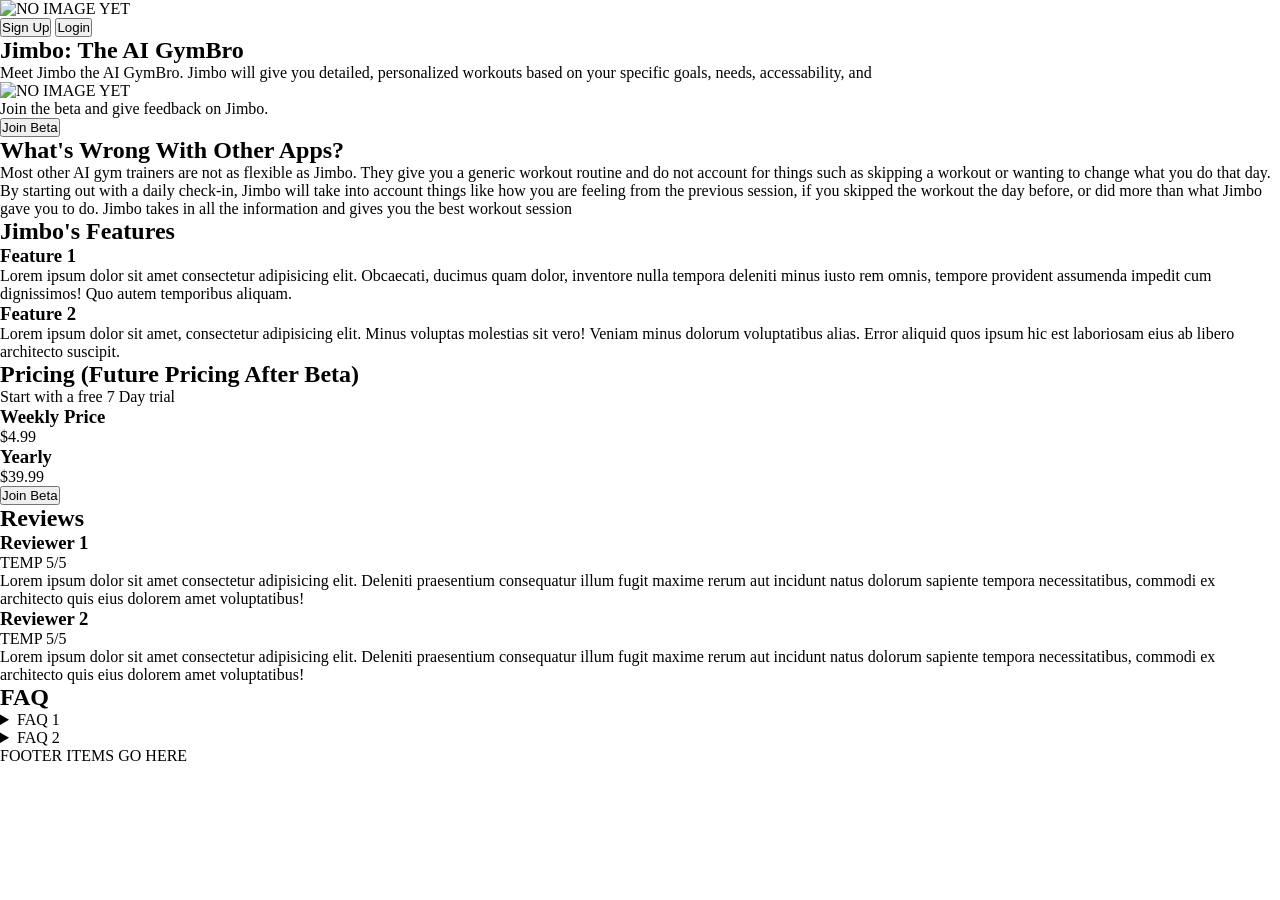
==== index.html @ c25ce0d2 "Clean up landing page and add pricing section The pricing section was added with prices and duration" ====
<!DOCTYPE html>
<html lang="en">
     <head>
          <meta charset="UTF-8">
          <!-- Add this so that the page doesn't shrink on mobile -->
           <meta name="viewport" content="width=device-width, initial-scale=1.0">
          <link rel="stylesheet" href="./css/styles.css">
          <title>Jimbo: The AI GymBro</title>
     </head>

     <body>
          <header>
               <nav>
                    <img class="logo" src="#" alt="NO IMAGE YET">
                    <div class="signup-login">
                         <button class="signup">Sign Up</button>
                         <button class="login">Login</button>
                    </div>
               </nav>
          </header>

          <main>
               
               <!-- Think of the section tag like a chapter of a book -->
               <section class="meet-jimbo">
                    <h1 class="app-name">Jimbo: The AI GymBro</h1>
                    <p class="meet-jimbo-text">
                         Meet Jimbo the AI GymBro. Jimbo will give you detailed, personalized workouts based on your specific goals, needs, accessability, and 
                    </p>
                    <img class="meet-jimbo-image" src="#" alt="NO IMAGE YET">
                    <p class="meet-jimbo-beta-text">
                         Join the beta and give feedback on Jimbo. 
                    </p>
                    <button class="join-beta">Join Beta
                    </button>
               </section>

               

               <section class="problem-solution">
                    <h2 class="problem-solution-header">What's Wrong With Other Apps?</h2>
                    <p class="problem-solution-text">
                         Most other AI gym trainers are not as flexible as Jimbo. They give you a generic workout routine and do not account for things such as skipping a workout or wanting to change what you do that day.
                    </p>

                    <p class="problem-solution-text">
                         By starting out with a daily check-in, Jimbo will take into account things like how you are feeling from the previous session, if you skipped the workout the day before, or did more than what Jimbo gave you to do. Jimbo takes in all the information and gives you the best workout session 
                    </p>
               </section>

               <section class="features">
                    <h2 class="features-header">Jimbo's Features</h2>
                    <ul class="features-grid">
                         <li class="features-item">
                              <!-- Think of the article element like a pokemon card. It's features together can create something that can stand alone. Pokemon name, image, moves -->
                              <article class="features-card">
                                   <h3 class="features-card-header">Feature 1</h3>
                                   <p class="features-text">
                                        Lorem ipsum dolor sit amet consectetur adipisicing elit. Obcaecati, ducimus quam dolor, inventore nulla tempora deleniti minus iusto rem omnis, tempore provident assumenda impedit cum dignissimos! Quo autem temporibus aliquam.
                                   </p>
                              </article>
                         </li>

                         <li class="features-item">
                              <article class="features-card">
                                   <h3 class="features-card-header">Feature 2</h3>
                                   <p class="features-text">
                                        Lorem ipsum dolor sit amet, consectetur adipisicing elit. Minus voluptas molestias sit vero! Veniam minus dolorum voluptatibus alias. Error aliquid quos ipsum hic est laboriosam eius ab libero architecto suscipit.
                                   </p>
                              </article>
                         </li>
                    </ul>
               </section>

               <section class="pricing-beta">
                    <h2 class="pricing-header">Pricing (Future Pricing After Beta)</h2>
                    <p class="pricing-trial-text">
                         Start with a free 7 Day trial
                    </p>
                    <ul class="pricing-list">
                         <li class="pricing-list-item">
                              <article class="pricing-card">
                                   <h3 class="pricing-duration">Weekly Price</h3>
                                   <span class="pricing-price">$4.99</span>
                              </article>
                         </li>

                         <li class="pricing-list-item">
                              <article class="pricing-card">
                                   <h3 class="pricing-duration">Yearly</h3>
                                   <span class="pricing-price">$39.99</span>
                              </article>
                         </li>
                    </ul>
                    <button class="join-beta">Join Beta</button>
               </section>

               <section class="review">
                    <h2 class="review-header">Reviews</h2>
                    <ul class="review-list">
                         <li class="review-item">
                              <article class="review-card">
                                   <h3 class="user-name">Reviewer 1</h3>
                                   <span class="rating">TEMP 5/5</span>
                                   <p class="user-review-text">
                                        Lorem ipsum dolor sit amet consectetur adipisicing elit. Deleniti praesentium consequatur illum fugit maxime rerum aut incidunt natus dolorum sapiente tempora necessitatibus, commodi ex architecto quis eius dolorem amet voluptatibus!
                                   </p>
                              </article>
                         </li>

                         <li class="review-item">
                              <article class="review-card">
                                   <h3 class="user-name">Reviewer 2</h3>
                                   <span class="rating">TEMP 5/5</span>
                                   <p class="user-review-text">
                                        Lorem ipsum dolor sit amet consectetur adipisicing elit. Deleniti praesentium consequatur illum fugit maxime rerum aut incidunt natus dolorum sapiente tempora necessitatibus, commodi ex architecto quis eius dolorem amet voluptatibus!
                                   </p>
                              </article>
                         </li>
                    </ul>
               </section>

               <section class="faq">
                    <h2 class="faq-header">FAQ</h2>
                    <!-- details and summary elements can be used for drop down. details element is the container and summary would be the title of whatever is going to be dropped down. -->
                    <details class="faq-container">
                         <summary class="faq-question">FAQ 1</summary>
                         <p class="faq-answer">
                              Lorem ipsum dolor sit amet consectetur adipisicing elit. Possimus quisquam nisi voluptates facilis blanditiis ducimus consequatur, nulla repellat, nobis voluptatum dolores iste eveniet tenetur perspiciatis omnis quasi, molestias quis et?
                         </p>
                    </details>

                    <details class="faq-container">
                         <summary class="faq-question">FAQ 2</summary>
                         <p class="faq-answer">
                              Lorem ipsum dolor sit amet consectetur adipisicing elit. Possimus quisquam nisi voluptates facilis blanditiis ducimus consequatur, nulla repellat, nobis voluptatum dolores iste eveniet tenetur perspiciatis omnis quasi, molestias quis et?
                         </p>
                    </details>
               </section>
          </main>

          <footer>
               <p class="footer">FOOTER ITEMS GO HERE</p>
          </footer>
     </body>
</html>
---- css/styles.css ----
* {
     margin: 0px;
     padding: 0px;
     box-sizing: border-box;
}
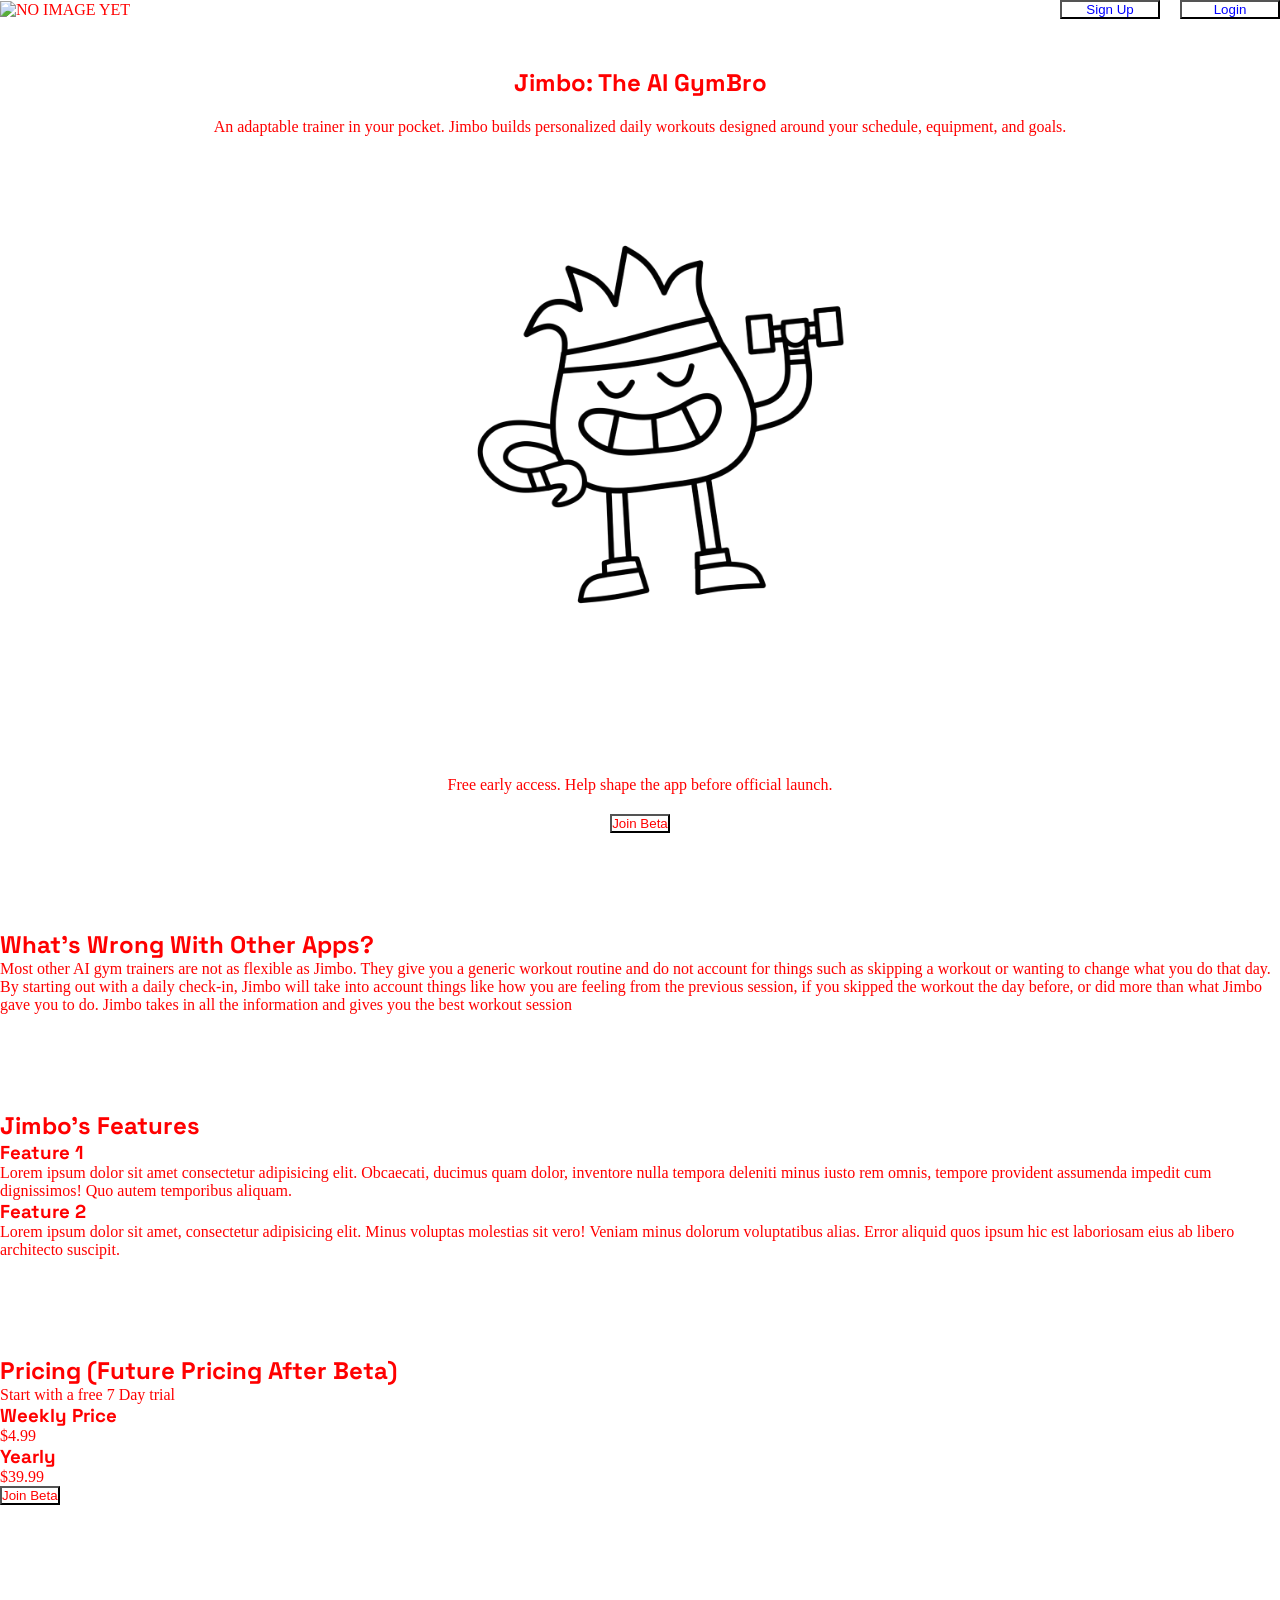
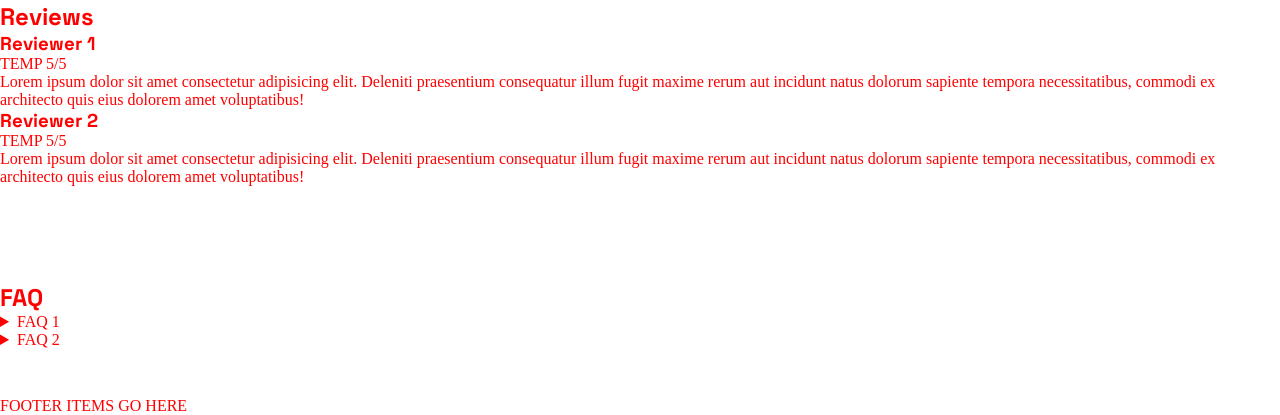
==== commit cd7f3418: "Style the meet-jimbo section - Add vertical stacking for elements in the section - Add Space Grotesk" ====
--- a/index.html
+++ b/index.html
@@ -24,15 +24,20 @@
                <!-- Think of the section tag like a chapter of a book -->
                <section class="meet-jimbo">
                     <h1 class="app-name">Jimbo: The AI GymBro</h1>
-                    <p class="meet-jimbo-text">
-                         Meet Jimbo the AI GymBro. Jimbo will give you detailed, personalized workouts based on your specific goals, needs, accessability, and 
-                    </p>
-                    <img class="meet-jimbo-image" src="#" alt="NO IMAGE YET">
-                    <p class="meet-jimbo-beta-text">
-                         Join the beta and give feedback on Jimbo. 
-                    </p>
-                    <button class="join-beta">Join Beta
-                    </button>
+                    <div class="meet-jimbo-container">
+                         <p class="meet-jimbo-text">
+                              An adaptable trainer in your pocket. Jimbo builds personalized daily workouts designed around your schedule, equipment, and goals.
+                         </p>
+                         <img class="meet-jimbo-image" src="./img/mustachioed_pizza-athlete-6689352.webp" alt="character lifting weights">
+                    </div>
+
+                    <div class="meet-jimbo-beta-container">
+                         <p class="meet-jimbo-beta-text">
+                              Free early access. Help shape the app before official launch.
+                         </p>
+                         <button class="join-beta">Join Beta
+                         </button>
+                    </div>
                </section>
 
                
--- a/css/styles.css
+++ b/css/styles.css
@@ -1,5 +1,107 @@
+/* STYLING FOR ALL DEVICES (colors, buttons, input fields) */
+
+/* FONTS */
+@font-face {
+     font-family: 'Space Grotesk';
+     src: url(../fonts/Space_Grotesk/SpaceGrotesk-VariableFont_wght.ttf);
+}
+
+section {
+     padding-block: 3rem;
+}
+
+/* VARIABLES values you will use later (colors, font-sizes) */
+:root {
+     --platinum: #ebebebff;
+     --silver: #c0c0c0ff;
+     --cornflower-ocean: #3a6ea5ff;
+     --steel-azure: #004e98ff;
+}
+
+/* RESET - resets values to a preferred based (margin, padding) */
 * {
      margin: 0px;
      padding: 0px;
      box-sizing: border-box;
+     color: black;
+     text-decoration: none;
+}
+
+h1, h2, h3 {
+     font-family: 'Space Grotesk', 'Times New Roman', serif;
+}
+
+button {
+     background: none;
+     /* border: 0px; */
+}
+
+li {
+     /* list-style-type: none; */
+}
+
+
+/* STYLING FOR MOBILE */
+
+nav {
+     /* border: 3px solid red; */
+     display: flex;
+     flex-direction: row;
+     justify-content: space-between;
+     width: 100%;
+     align-items: center;
+}
+
+.signup-login {
+     display: flex;
+     gap: 1.25rem;
+}
+
+.signup-login button {
+     width: 100px;
+     height: 100%;
+     color: blue;
+}
+
+.meet-jimbo {
+     /* border: 3px solid red; */
+     display: flex;
+     flex-direction: column;
+     gap: 1.25rem;
+     text-align: center;
+     align-items: center;
+     padding-inline: 1.25rem;
+     padding-block: 3rem;
+}
+
+.meet-jimbo-container {
+     display: flex;
+     flex-direction: column;
+     align-items: center;
+     /* border: 3px solid black; */
+     /* background-color: var(--cornflower-ocean); */
+}
+
+.meet-jimbo-beta-container {
+     display: flex;
+     flex-direction: column;
+     gap: 1.25rem;
+     align-items: center;
+     /* border: 3px solid red; */
+}
+
+.meet-jimbo-image {
+     /* outline: 3px solid blue; */
+     width: 50%;
+     max-height: auto;
+}
+
+
+
+
+/* STYLING FOR BIGGER SCREENS */
+@media all and (min-width: 768px) {
+     * {
+          color: red;
+     }
 }
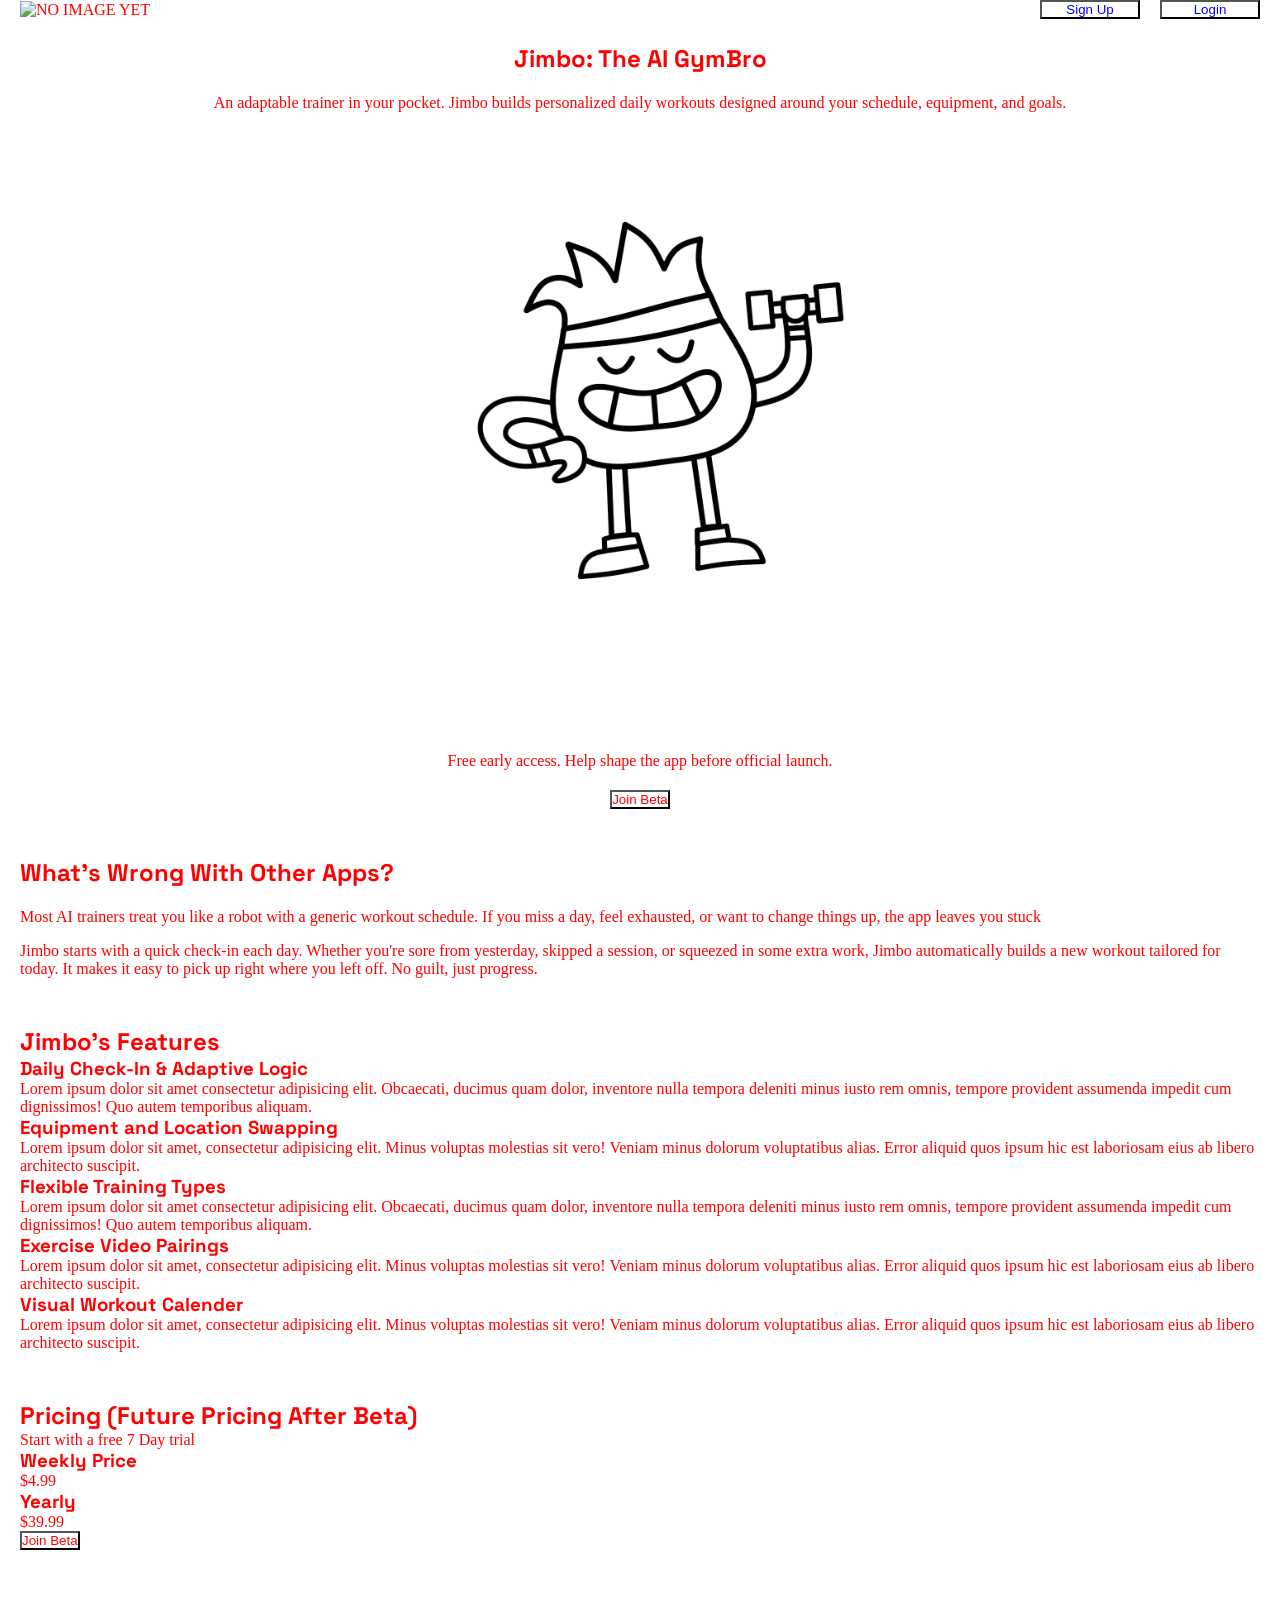
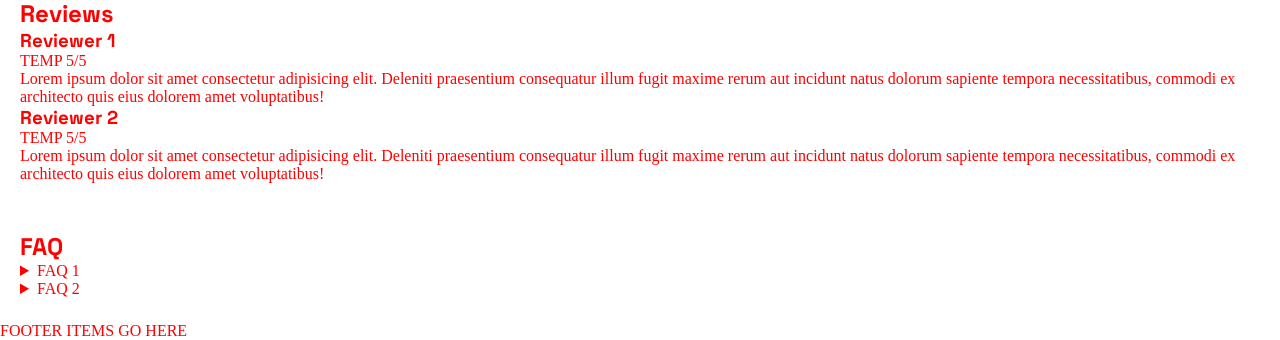
==== commit 14d00712: "Style the problem-solution section - Add flex column layout and gap spacing for problem-solution sec" ====
--- a/index.html
+++ b/index.html
@@ -44,13 +44,15 @@
 
                <section class="problem-solution">
                     <h2 class="problem-solution-header">What's Wrong With Other Apps?</h2>
-                    <p class="problem-solution-text">
-                         Most other AI gym trainers are not as flexible as Jimbo. They give you a generic workout routine and do not account for things such as skipping a workout or wanting to change what you do that day.
-                    </p>
+                    <div class="problem-solution-container">
+                         <p class="problem-solution-text">
+                              Most AI trainers treat you like a robot with a generic workout schedule. If you miss a day, feel exhausted, or want to change things up, the app leaves you stuck
+                         </p>
 
-                    <p class="problem-solution-text">
-                         By starting out with a daily check-in, Jimbo will take into account things like how you are feeling from the previous session, if you skipped the workout the day before, or did more than what Jimbo gave you to do. Jimbo takes in all the information and gives you the best workout session 
-                    </p>
+                         <p class="problem-solution-text">
+                              Jimbo starts with a quick check-in each day. Whether you're sore from yesterday, skipped a session, or squeezed in some extra work, Jimbo automatically builds a new workout tailored for today. It makes it easy to pick up right where you left off. No guilt, just progress.
+                         </p>
+                    </div>
                </section>
 
                <section class="features">
@@ -59,7 +61,7 @@
                          <li class="features-item">
                               <!-- Think of the article element like a pokemon card. It's features together can create something that can stand alone. Pokemon name, image, moves -->
                               <article class="features-card">
-                                   <h3 class="features-card-header">Feature 1</h3>
+                                   <h3 class="features-card-header">Daily Check-In & Adaptive Logic</h3>
                                    <p class="features-text">
                                         Lorem ipsum dolor sit amet consectetur adipisicing elit. Obcaecati, ducimus quam dolor, inventore nulla tempora deleniti minus iusto rem omnis, tempore provident assumenda impedit cum dignissimos! Quo autem temporibus aliquam.
                                    </p>
@@ -68,7 +70,35 @@
 
                          <li class="features-item">
                               <article class="features-card">
-                                   <h3 class="features-card-header">Feature 2</h3>
+                                   <h3 class="features-card-header">Equipment and Location Swapping</h3>
+                                   <p class="features-text">
+                                        Lorem ipsum dolor sit amet, consectetur adipisicing elit. Minus voluptas molestias sit vero! Veniam minus dolorum voluptatibus alias. Error aliquid quos ipsum hic est laboriosam eius ab libero architecto suscipit.
+                                   </p>
+                              </article>
+                         </li>
+
+                         <li class="features-item">
+                              <!-- Think of the article element like a pokemon card. It's features together can create something that can stand alone. Pokemon name, image, moves -->
+                              <article class="features-card">
+                                   <h3 class="features-card-header">Flexible Training Types</h3>
+                                   <p class="features-text">
+                                        Lorem ipsum dolor sit amet consectetur adipisicing elit. Obcaecati, ducimus quam dolor, inventore nulla tempora deleniti minus iusto rem omnis, tempore provident assumenda impedit cum dignissimos! Quo autem temporibus aliquam.
+                                   </p>
+                              </article>
+                         </li>
+
+                         <li class="features-item">
+                              <article class="features-card">
+                                   <h3 class="features-card-header">Exercise Video Pairings</h3>
+                                   <p class="features-text">
+                                        Lorem ipsum dolor sit amet, consectetur adipisicing elit. Minus voluptas molestias sit vero! Veniam minus dolorum voluptatibus alias. Error aliquid quos ipsum hic est laboriosam eius ab libero architecto suscipit.
+                                   </p>
+                              </article>
+                         </li>
+
+                         <li class="features-item">
+                              <article class="features-card">
+                                   <h3 class="features-card-header">Visual Workout Calender</h3>
                                    <p class="features-text">
                                         Lorem ipsum dolor sit amet, consectetur adipisicing elit. Minus voluptas molestias sit vero! Veniam minus dolorum voluptatibus alias. Error aliquid quos ipsum hic est laboriosam eius ab libero architecto suscipit.
                                    </p>
--- a/css/styles.css
+++ b/css/styles.css
@@ -7,7 +7,8 @@
 }
 
 section {
-     padding-block: 3rem;
+     padding-block: 1.5rem;
+     padding-inline: 1.25rem;
 }
 
 /* VARIABLES values you will use later (colors, font-sizes) */
@@ -37,7 +38,7 @@
 }
 
 li {
-     /* list-style-type: none; */
+     list-style-type: none;
 }
 
 
@@ -50,6 +51,7 @@
      justify-content: space-between;
      width: 100%;
      align-items: center;
+     padding-inline: 1.25rem;
 }
 
 .signup-login {
@@ -70,8 +72,6 @@
      gap: 1.25rem;
      text-align: center;
      align-items: center;
-     padding-inline: 1.25rem;
-     padding-block: 3rem;
 }
 
 .meet-jimbo-container {
@@ -93,10 +93,30 @@
 .meet-jimbo-image {
      /* outline: 3px solid blue; */
      width: 50%;
-     max-height: auto;
+     height: auto;
 }
 
+section.problem-solution {
+     /* border: 3px solid red; */
+     display: flex;
+     flex-direction: column;
+     gap: 1.25rem;
+}
 
+h2.problem-solution-header {
+     /* border: 3px solid blue; */
+}
+
+div.problem-solution-container {
+     /* border: 3px solid orange; */
+     display: flex;
+     flex-direction: column;
+     gap: 1rem;
+}
+
+p.problem-solution-text {
+     /* border: 3px solid green; */
+}
 
 
 /* STYLING FOR BIGGER SCREENS */
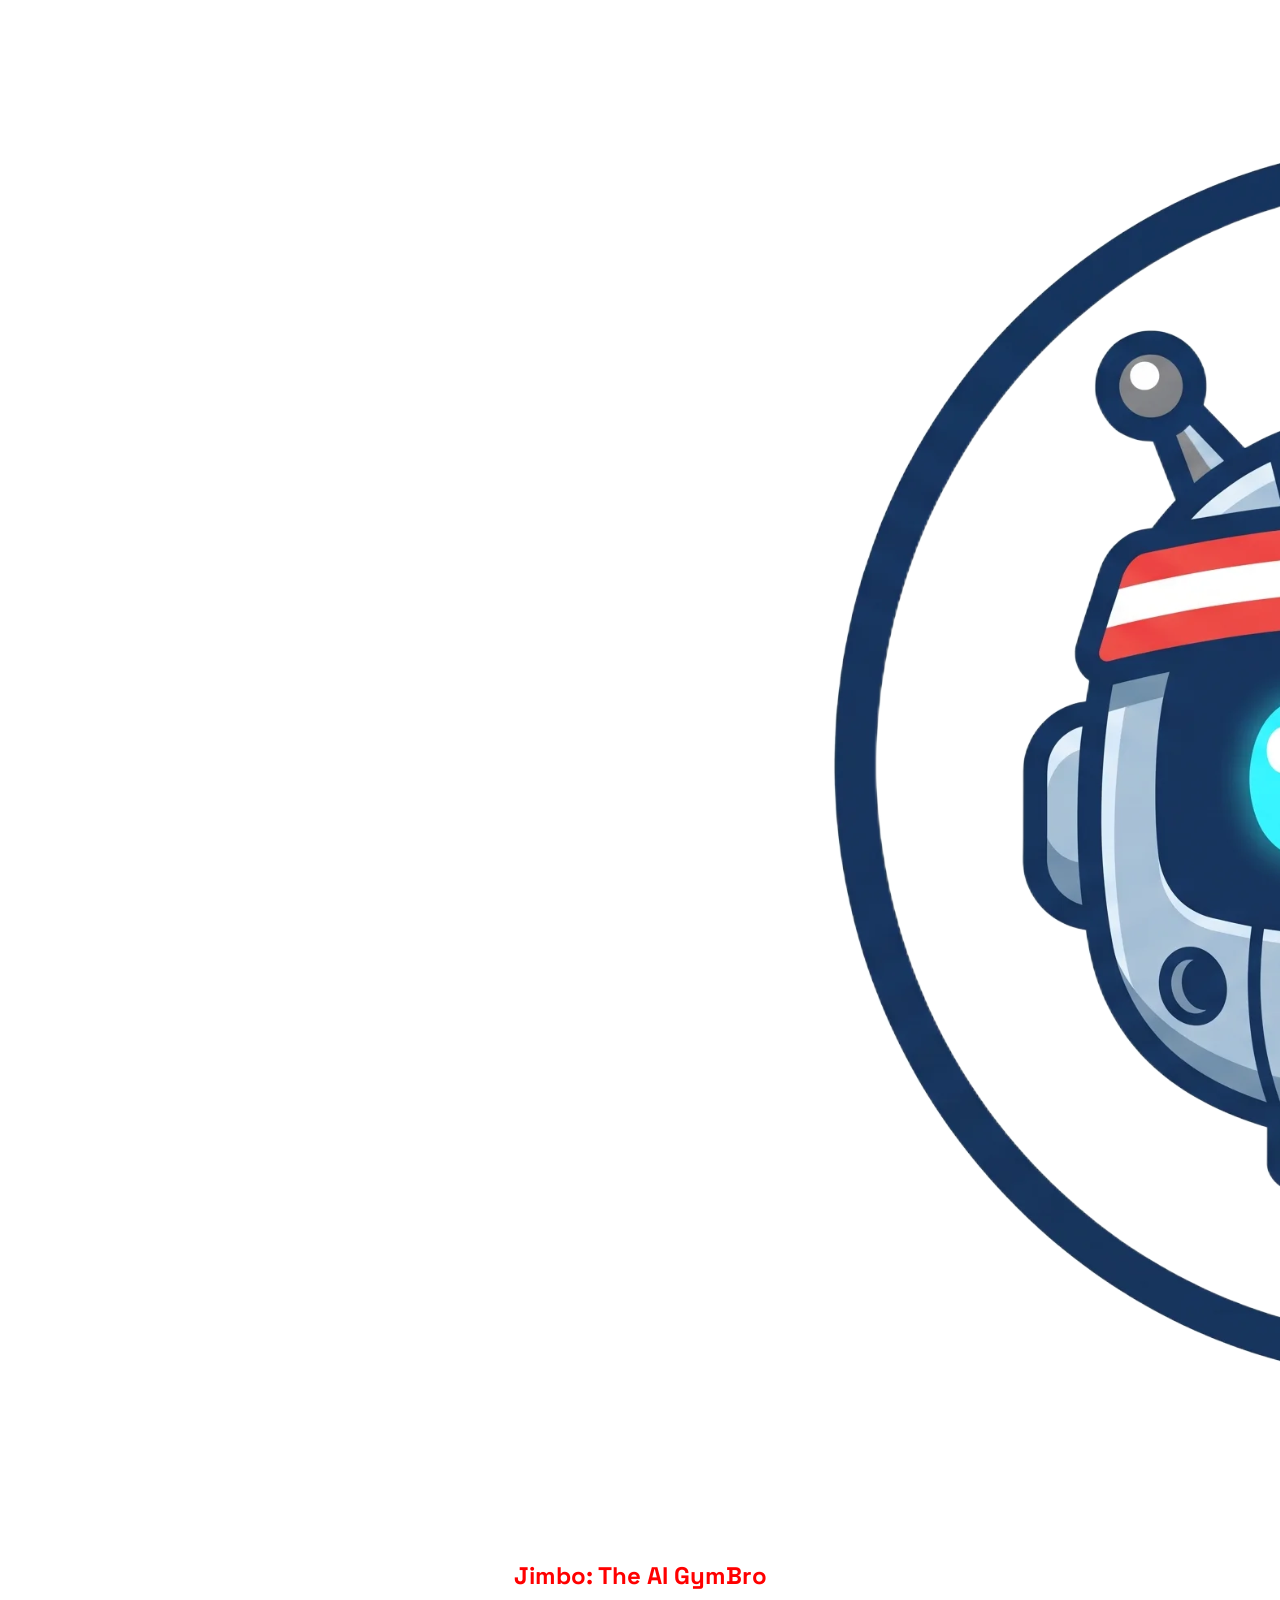
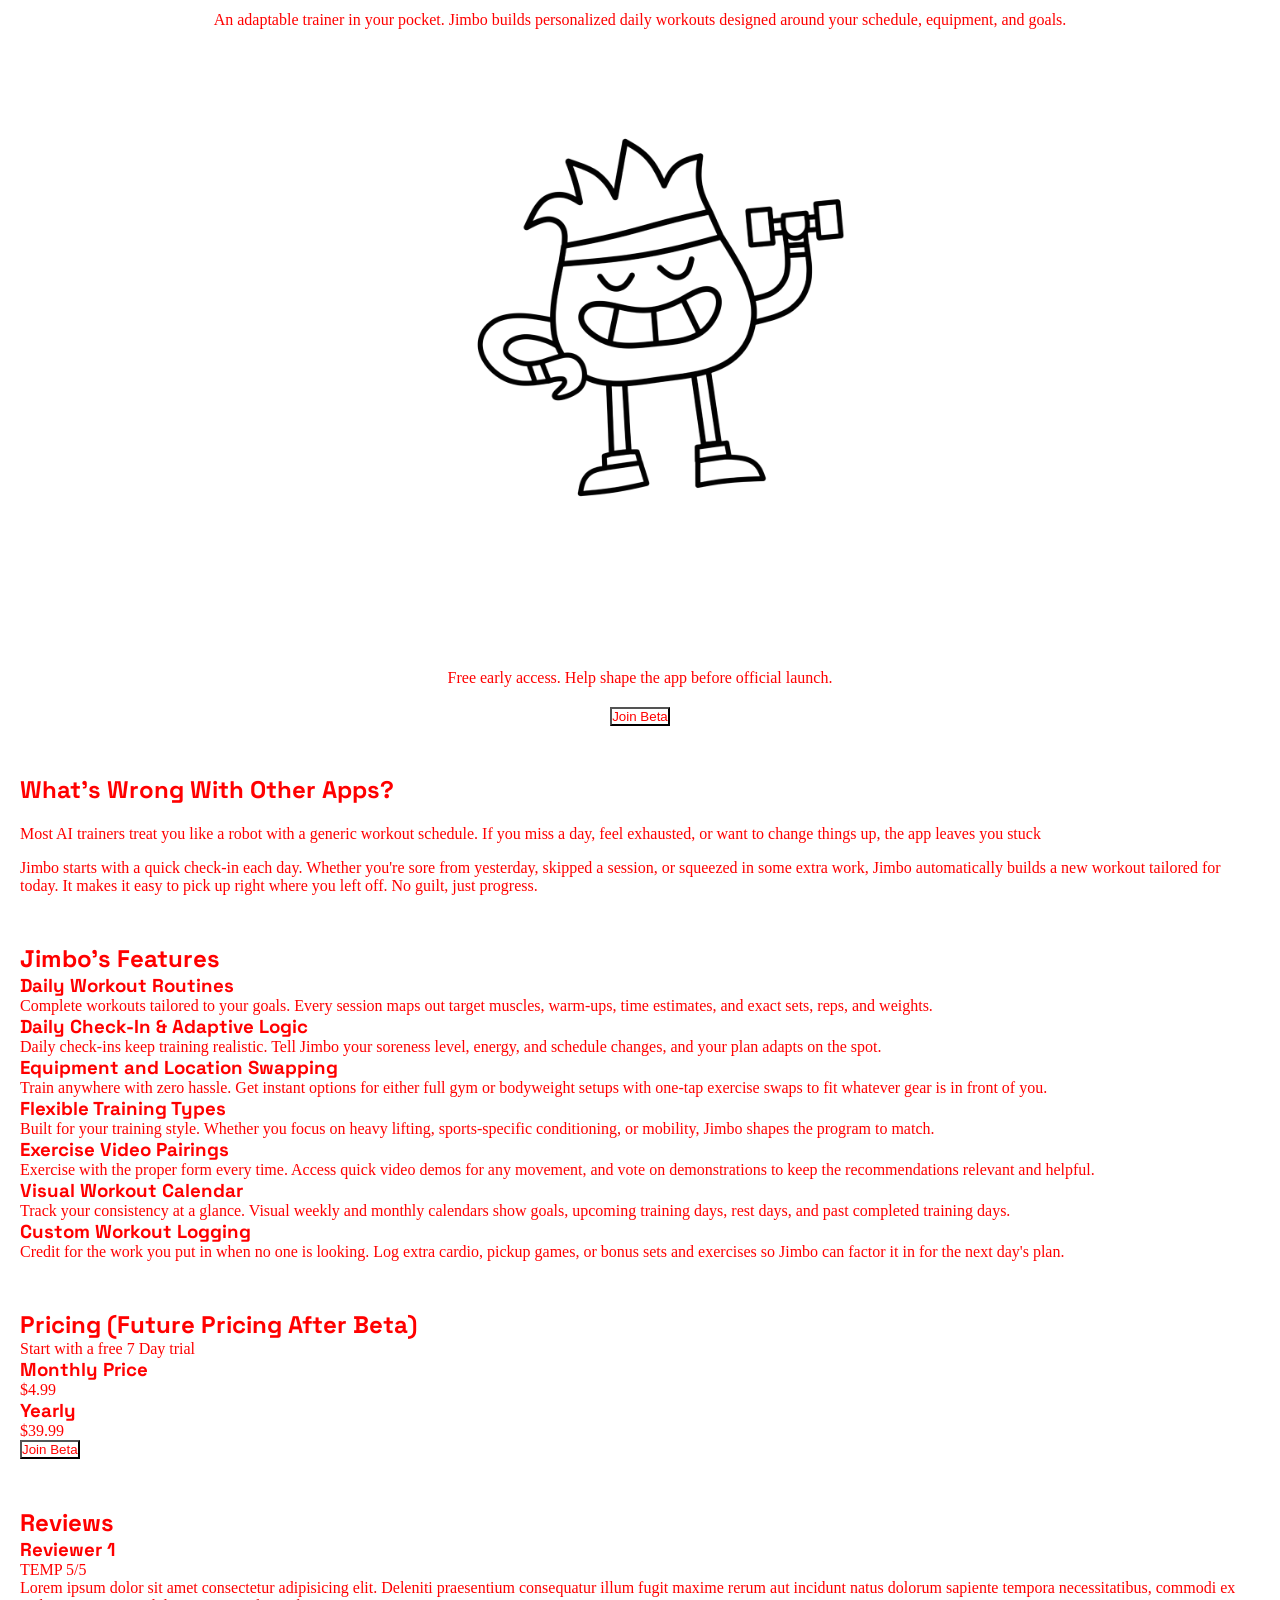
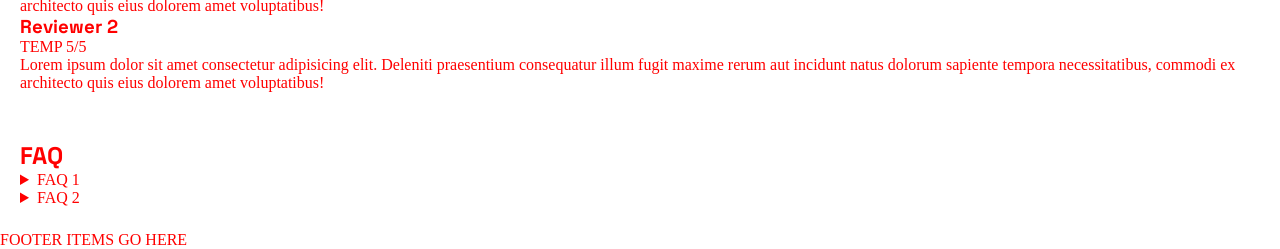
==== commit feecae90: "Update feature descriptions and new feature cards" ====
--- a/index.html
+++ b/index.html
@@ -11,7 +11,7 @@
      <body>
           <header>
                <nav>
-                    <img class="logo" src="#" alt="NO IMAGE YET">
+                    <img class="logo" src="./img/Gemini_Generated_Image_okj4w4okj4w4okj4-2.webp" alt="NO IMAGE YET">
                     <div class="signup-login">
                          <button class="signup">Sign Up</button>
                          <button class="login">Login</button>
@@ -57,50 +57,67 @@
 
                <section class="features">
                     <h2 class="features-header">Jimbo's Features</h2>
-                    <ul class="features-grid">
-                         <li class="features-item">
+                    <ul class="features-list">
+                         <li class="features-list-item">
                               <!-- Think of the article element like a pokemon card. It's features together can create something that can stand alone. Pokemon name, image, moves -->
                               <article class="features-card">
-                                   <h3 class="features-card-header">Daily Check-In & Adaptive Logic</h3>
+                                   <h3 class="features-card-header">Daily Workout Routines</h3>
                                    <p class="features-text">
-                                        Lorem ipsum dolor sit amet consectetur adipisicing elit. Obcaecati, ducimus quam dolor, inventore nulla tempora deleniti minus iusto rem omnis, tempore provident assumenda impedit cum dignissimos! Quo autem temporibus aliquam.
+                                        Complete workouts tailored to your goals. Every session maps out target muscles, warm-ups, time estimates, and exact sets, reps, and weights.
                                    </p>
                               </article>
                          </li>
 
-                         <li class="features-item">
+                         <li class="features-list-item">
                               <article class="features-card">
-                                   <h3 class="features-card-header">Equipment and Location Swapping</h3>
+                                   <h3 class="features-card-header">Daily Check-In & Adaptive Logic</h3>
                                    <p class="features-text">
-                                        Lorem ipsum dolor sit amet, consectetur adipisicing elit. Minus voluptas molestias sit vero! Veniam minus dolorum voluptatibus alias. Error aliquid quos ipsum hic est laboriosam eius ab libero architecto suscipit.
+                                        Daily check-ins keep training realistic. Tell Jimbo your soreness level, energy, and schedule changes, and your plan adapts on the spot. 
                                    </p>
                               </article>
                          </li>
 
-                         <li class="features-item">
-                              <!-- Think of the article element like a pokemon card. It's features together can create something that can stand alone. Pokemon name, image, moves -->
+                         <li class="features-list-item">
                               <article class="features-card">
-                                   <h3 class="features-card-header">Flexible Training Types</h3>
+                                   <h3 class="features-card-header">Equipment and Location Swapping</h3>
                                    <p class="features-text">
-                                        Lorem ipsum dolor sit amet consectetur adipisicing elit. Obcaecati, ducimus quam dolor, inventore nulla tempora deleniti minus iusto rem omnis, tempore provident assumenda impedit cum dignissimos! Quo autem temporibus aliquam.
+                                        Train anywhere with zero hassle. Get instant options for either full gym or bodyweight setups with one-tap exercise swaps to fit whatever gear is in front of you.  
                                    </p>
                               </article>
                          </li>
 
-                         <li class="features-item">
+                         <li class="features-list-item">
                               <article class="features-card">
-                                   <h3 class="features-card-header">Exercise Video Pairings</h3>
+                                   <h3 class="features-card-header">Flexible Training Types</h3>
                                    <p class="features-text">
-                                        Lorem ipsum dolor sit amet, consectetur adipisicing elit. Minus voluptas molestias sit vero! Veniam minus dolorum voluptatibus alias. Error aliquid quos ipsum hic est laboriosam eius ab libero architecto suscipit.
+                                        Built for your training style. Whether you focus on heavy lifting, sports-specific conditioning, or mobility, Jimbo shapes the program to match.
                                    </p>
                               </article>
                          </li>
 
-                         <li class="features-item">
+                         <li class="features-list-item">
                               <article class="features-card">
-                                   <h3 class="features-card-header">Visual Workout Calender</h3>
+                                   <h3 class="features-card-header">Exercise Video Pairings</h3>
                                    <p class="features-text">
-                                        Lorem ipsum dolor sit amet, consectetur adipisicing elit. Minus voluptas molestias sit vero! Veniam minus dolorum voluptatibus alias. Error aliquid quos ipsum hic est laboriosam eius ab libero architecto suscipit.
+                                        Exercise with the proper form every time. Access quick video demos for any movement, and vote on demonstrations to keep the recommendations relevant and helpful.
+                                   </p>
+                              </article>
+                         </li>
+
+                         <li class="features-list-item">
+                              <article class="features-card">
+                                   <h3 class="features-card-header">Visual Workout Calendar</h3>
+                                   <p class="features-text">
+                                        Track your consistency at a glance. Visual weekly and monthly calendars show goals, upcoming training days, rest days, and past completed training days.
+                                   </p>
+                              </article>
+                         </li>
+
+                         <li class="features-list-item">
+                              <article class="features-card">
+                                   <h3 class="features-card-header">Custom Workout Logging</h3>
+                                   <p class="features-text">
+                                        Credit for the work you put in when no one is looking. Log extra cardio, pickup games, or bonus sets and exercises so Jimbo can factor it in for the next day's plan.
                                    </p>
                               </article>
                          </li>
@@ -115,7 +132,7 @@
                     <ul class="pricing-list">
                          <li class="pricing-list-item">
                               <article class="pricing-card">
-                                   <h3 class="pricing-duration">Weekly Price</h3>
+                                   <h3 class="pricing-duration">Monthly Price</h3>
                                    <span class="pricing-price">$4.99</span>
                               </article>
                          </li>
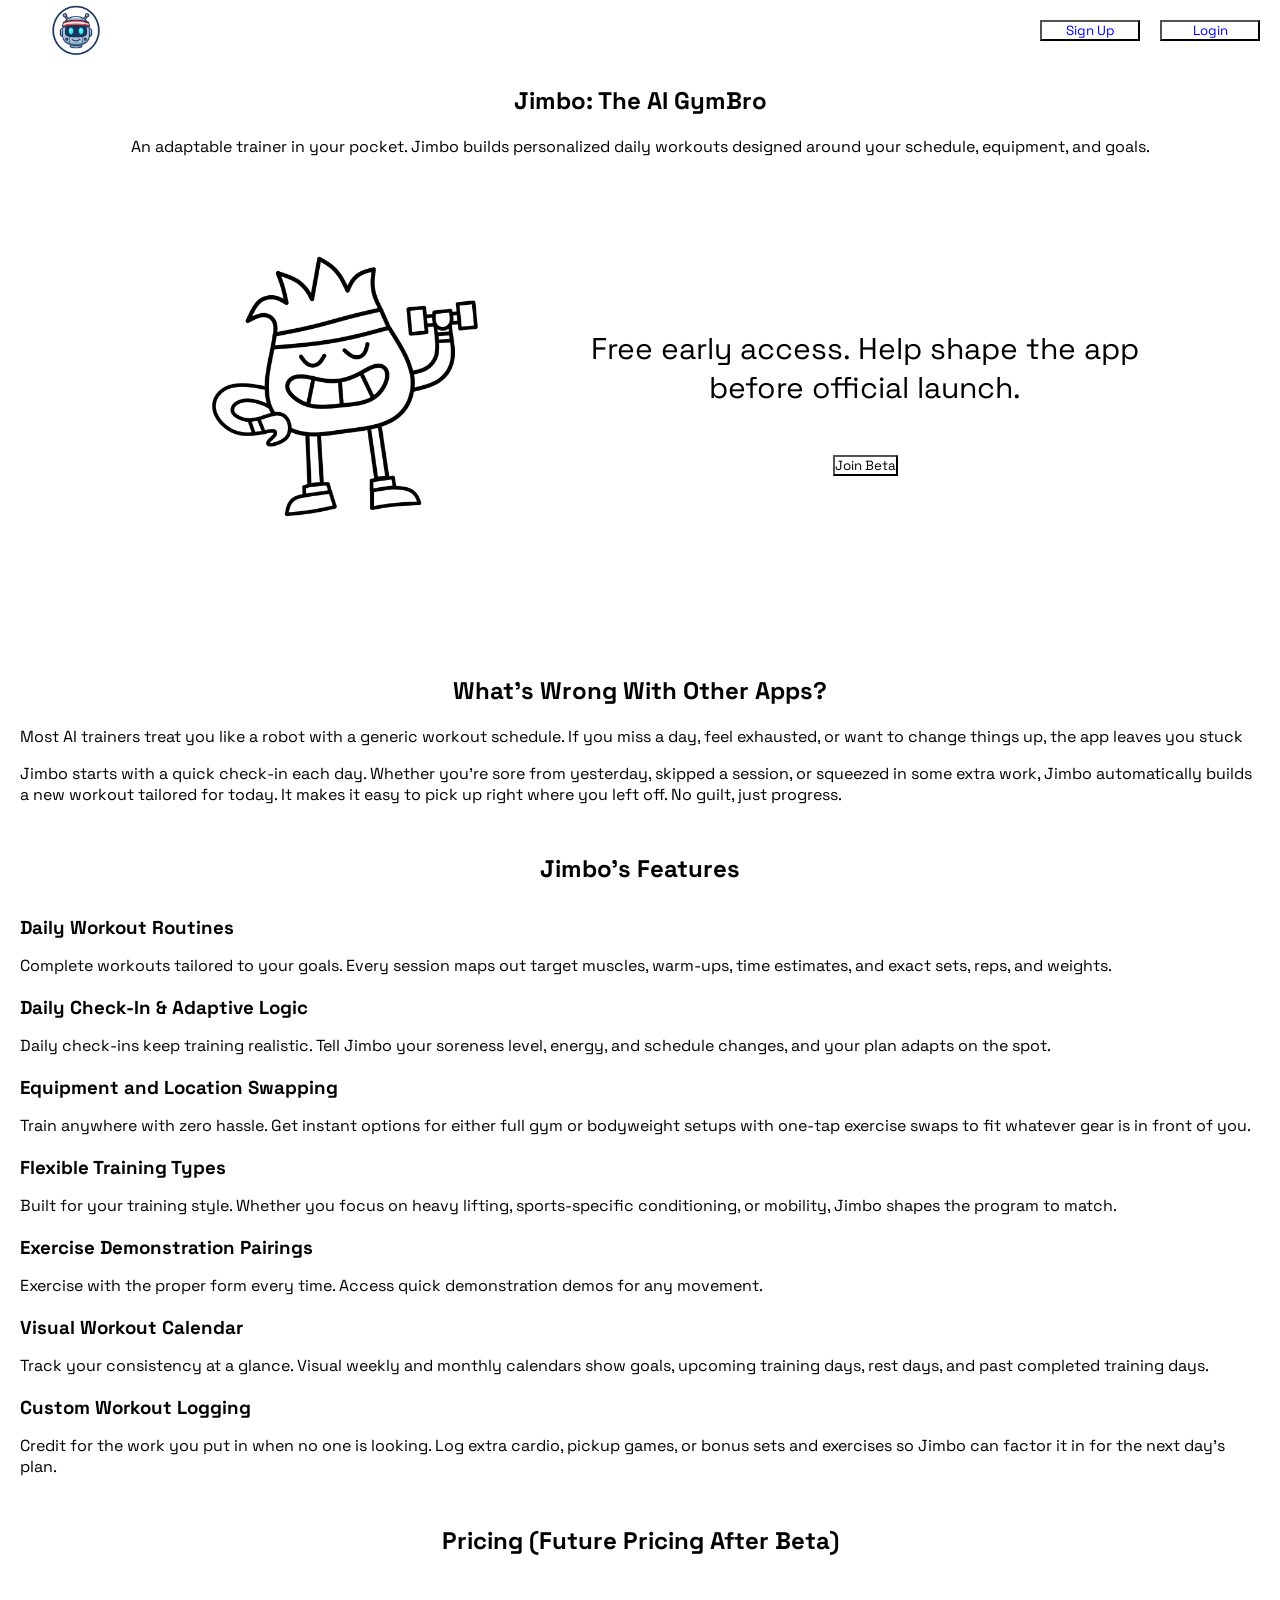
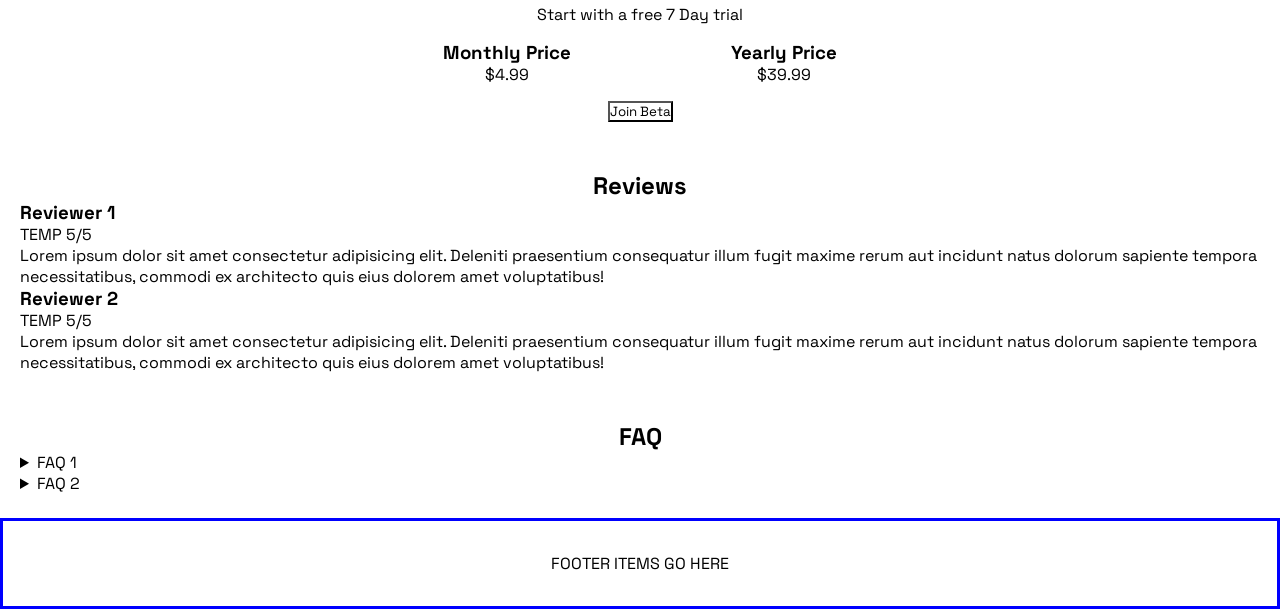
==== commit b71fe13c: "Update styling for bigger screens The pricing section was styled with flexbox for mobile devices. So" ====
--- a/index.html
+++ b/index.html
@@ -24,19 +24,20 @@
                <!-- Think of the section tag like a chapter of a book -->
                <section class="meet-jimbo">
                     <h1 class="app-name">Jimbo: The AI GymBro</h1>
-                    <div class="meet-jimbo-container">
-                         <p class="meet-jimbo-text">
+                    <p class="meet-jimbo-text">
                               An adaptable trainer in your pocket. Jimbo builds personalized daily workouts designed around your schedule, equipment, and goals.
                          </p>
+                    <div class="meet-jimbo-container">
+                         
                          <img class="meet-jimbo-image" src="./img/mustachioed_pizza-athlete-6689352.webp" alt="character lifting weights">
-                    </div>
 
-                    <div class="meet-jimbo-beta-container">
-                         <p class="meet-jimbo-beta-text">
-                              Free early access. Help shape the app before official launch.
-                         </p>
-                         <button class="join-beta">Join Beta
-                         </button>
+                         <div class="meet-jimbo-beta-text-container">
+                              <p class="meet-jimbo-beta-text">
+                                   Free early access. Help shape the app before official launch.
+                              </p>
+                              <button class="join-beta">Join Beta
+                              </button>
+                         </div>
                     </div>
                </section>
 
@@ -97,9 +98,9 @@
 
                          <li class="features-list-item">
                               <article class="features-card">
-                                   <h3 class="features-card-header">Exercise Video Pairings</h3>
+                                   <h3 class="features-card-header">Exercise Demonstration Pairings</h3>
                                    <p class="features-text">
-                                        Exercise with the proper form every time. Access quick video demos for any movement, and vote on demonstrations to keep the recommendations relevant and helpful.
+                                        Exercise with the proper form every time. Access quick demonstration demos for any movement.
                                    </p>
                               </article>
                          </li>
@@ -139,7 +140,7 @@
 
                          <li class="pricing-list-item">
                               <article class="pricing-card">
-                                   <h3 class="pricing-duration">Yearly</h3>
+                                   <h3 class="pricing-duration">Yearly Price</h3>
                                    <span class="pricing-price">$39.99</span>
                               </article>
                          </li>
--- a/css/styles.css
+++ b/css/styles.css
@@ -10,6 +10,8 @@
      padding-block: 1.5rem;
      padding-inline: 1.25rem;
 }
+
+
 
 /* VARIABLES values you will use later (colors, font-sizes) */
 :root {
@@ -18,6 +20,8 @@
      --cornflower-ocean: #3a6ea5ff;
      --steel-azure: #004e98ff;
 }
+
+
 
 /* RESET - resets values to a preferred based (margin, padding) */
 * {
@@ -26,10 +30,15 @@
      box-sizing: border-box;
      color: black;
      text-decoration: none;
+     font-family: 'Space Grotesk'
 }
 
 h1, h2, h3 {
      font-family: 'Space Grotesk', 'Times New Roman', serif;
+}
+
+h1, h2 {
+     text-align: center;
 }
 
 button {
@@ -42,6 +51,18 @@
 }
 
 
+
+
+
+
+
+
+
+
+
+
+
+
 /* STYLING FOR MOBILE */
 
 nav {
@@ -52,6 +73,11 @@
      width: 100%;
      align-items: center;
      padding-inline: 1.25rem;
+}
+
+.logo {
+     width: 7rem;
+     height: auto;
 }
 
 .signup-login {
@@ -118,10 +144,124 @@
      /* border: 3px solid green; */
 }
 
+.features {
+     /* border: 3px solid red; */
+     display: flex;
+     flex-direction: column;
+     gap: 2rem;
+}
+
+.features-header {
+     /* border: 3px solid blue; */
+}
+
+.features-list {
+     /* border: 3px solid green; */
+     display: flex;
+     flex-direction: column;
+     gap: 1.25rem;
+}
+
+.features-list-item {
+     /* border: 3px solid orange; */
+}
+
+.features-card {
+     /* border: 3px solid purple; */
+     display: flex;
+     flex-direction: column;
+     gap: 1rem;
+}
+
+.features-card-header {
+     /* border: 3px solid pink; */
+}
+
+.features-text {
+     /* border: 3px solid lightblue; */
+}
+
+.pricing-beta {
+     /* border: 3px solid blue; */
+     display: flex;
+     flex-direction: column;
+     align-items: center;
+}
+
+.pricing-header {
+     /* border: 3px solid red; */
+     margin-bottom: 3rem;
+}
+
+.pricing-trial-text {
+     /* border: 3px solid green; */
+     margin-bottom: 1rem;
+}
+
+.pricing-list {
+     /* border: 3px solid orchid; */
+     display: flex;
+     gap: 10rem;
+     justify-content: center;
+}
+
+.pricing-list li {
+     /* border: 3px solid orange; */
+     text-align: center;
+}
+
+.join-beta {
+     width: fit-content;
+     margin-top: 1rem;
+}
+
+.footer {
+     border: 3px solid blue;
+     display: flex;
+     justify-content: center;
+     padding: 2rem 0;
+}
+
+
+
+
+
+
+
+
+
+
 
 /* STYLING FOR BIGGER SCREENS */
 @media all and (min-width: 768px) {
      * {
-          color: red;
+          /* color: red; */
+          .meet-jimbo-image {
+               height: 50vh;
+               width: auto;
+               /* border: 3px solid red; */
+          }
+
+          .meet-jimbo-container {
+               display: flex;
+               /* border: 3px solid blue; */
+               flex-direction: row;
+               justify-content: center;
+          }
+
+          .meet-jimbo-beta-text-container {
+               display: flex;
+               flex-direction: column;
+               align-items: center;
+               gap: 2rem;
+               /* border: 3px solid green; */
+               font-size: 30px;
+               flex-wrap: wrap;
+               width: 50%;
+          }
+
+          .meet-jimbo-beta-text-container button {
+               width: fit-content;
+          }
      }
 }
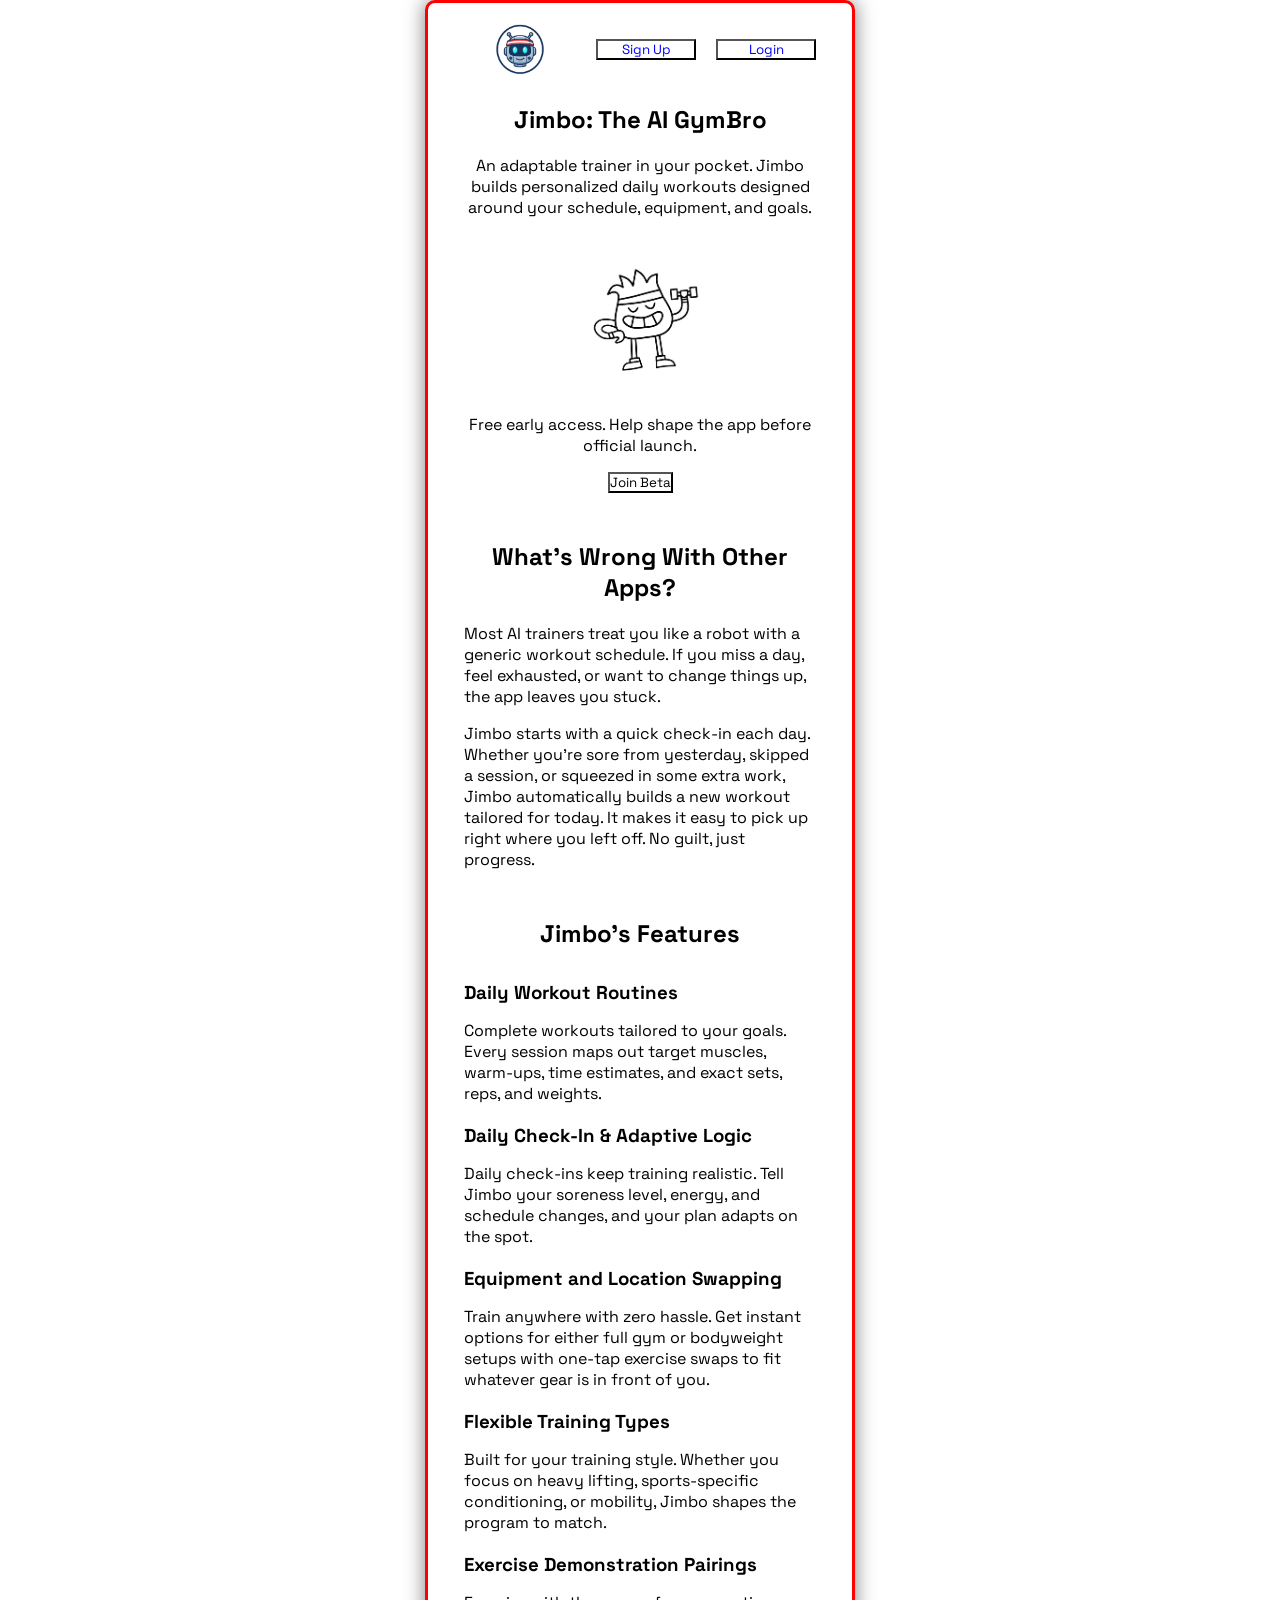
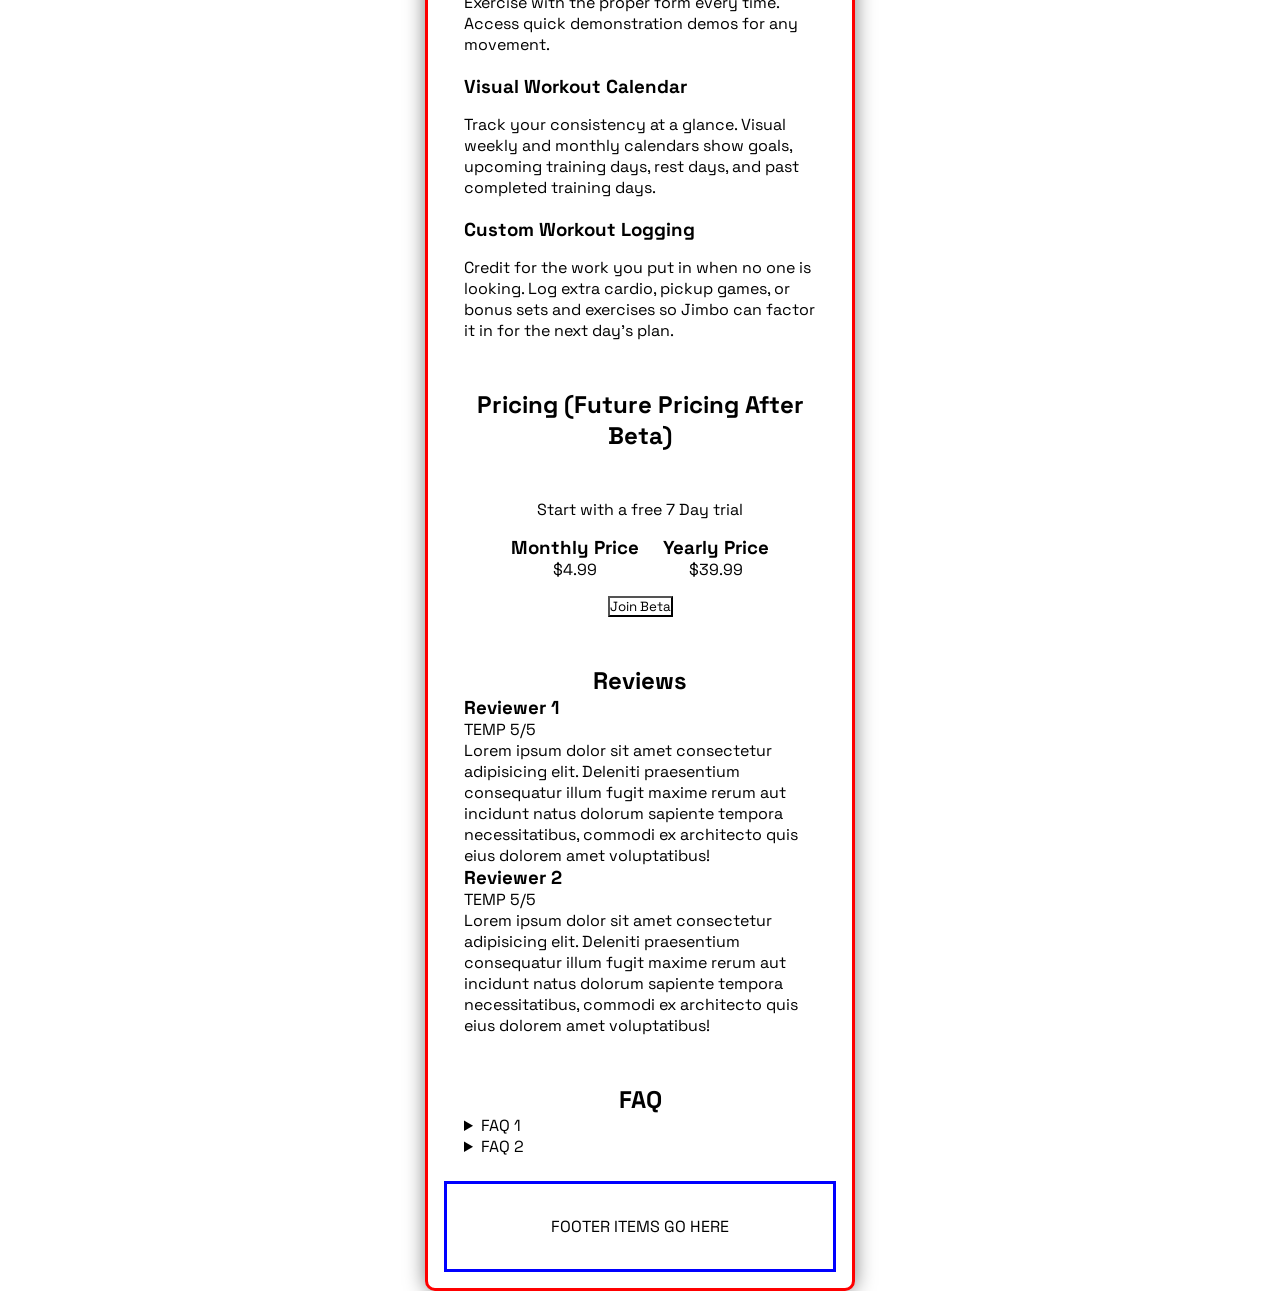
==== commit cd613b85: "Style sections with a mobile first view Typos and minor errors were fixed. Sections were applied wit" ====
--- a/index.html
+++ b/index.html
@@ -9,191 +9,193 @@
      </head>
 
      <body>
-          <header>
-               <nav>
-                    <img class="logo" src="./img/Gemini_Generated_Image_okj4w4okj4w4okj4-2.webp" alt="NO IMAGE YET">
-                    <div class="signup-login">
-                         <button class="signup">Sign Up</button>
-                         <button class="login">Login</button>
-                    </div>
-               </nav>
-          </header>
-
-          <main>
-               
-               <!-- Think of the section tag like a chapter of a book -->
-               <section class="meet-jimbo">
-                    <h1 class="app-name">Jimbo: The AI GymBro</h1>
-                    <p class="meet-jimbo-text">
-                              An adaptable trainer in your pocket. Jimbo builds personalized daily workouts designed around your schedule, equipment, and goals.
+          <div class="mobile">
+               <header>
+                    <nav>
+                         <img class="logo" src="./img/Gemini_Generated_Image_okj4w4okj4w4okj4-2.webp" alt="NO IMAGE YET">
+                         <div class="signup-login">
+                              <button class="signup">Sign Up</button>
+                              <button class="login">Login</button>
+                         </div>
+                    </nav>
+               </header>
+
+               <main>
+                    
+                    <!-- Think of the section tag like a chapter of a book -->
+                    <section class="meet-jimbo">
+                         <h1 class="app-name">Jimbo: The AI GymBro</h1>
+                         <p class="meet-jimbo-text">
+                                   An adaptable trainer in your pocket. Jimbo builds personalized daily workouts designed around your schedule, equipment, and goals.
+                              </p>
+                         <div class="meet-jimbo-container">
+                              
+                              <img class="meet-jimbo-image" src="./img/mustachioed_pizza-athlete-6689352.webp" alt="character lifting weights">
+
+                              <div class="meet-jimbo-beta-text-container">
+                                   <p class="meet-jimbo-beta-text">
+                                        Free early access. Help shape the app before official launch.
+                                   </p>
+                                   <button class="join-beta">Join Beta
+                                   </button>
+                              </div>
+                         </div>
+                    </section>
+
+                    
+
+                    <section class="problem-solution">
+                         <h2 class="problem-solution-header">What's Wrong With Other Apps?</h2>
+                         <div class="problem-solution-container">
+                              <p class="problem-solution-text">
+                                   Most AI trainers treat you like a robot with a generic workout schedule. If you miss a day, feel exhausted, or want to change things up, the app leaves you stuck.
+                              </p>
+
+                              <p class="problem-solution-text">
+                                   Jimbo starts with a quick check-in each day. Whether you're sore from yesterday, skipped a session, or squeezed in some extra work, Jimbo automatically builds a new workout tailored for today. It makes it easy to pick up right where you left off. No guilt, just progress.
+                              </p>
+                         </div>
+                    </section>
+
+                    <section class="features">
+                         <h2 class="features-header">Jimbo's Features</h2>
+                         <ul class="features-list">
+                              <li class="features-list-item">
+                                   <!-- Think of the article element like a pokemon card. It's features together can create something that can stand alone. Pokemon name, image, moves -->
+                                   <article class="features-card">
+                                        <h3 class="features-card-header">Daily Workout Routines</h3>
+                                        <p class="features-text">
+                                             Complete workouts tailored to your goals. Every session maps out target muscles, warm-ups, time estimates, and exact sets, reps, and weights.
+                                        </p>
+                                   </article>
+                              </li>
+
+                              <li class="features-list-item">
+                                   <article class="features-card">
+                                        <h3 class="features-card-header">Daily Check-In & Adaptive Logic</h3>
+                                        <p class="features-text">
+                                             Daily check-ins keep training realistic. Tell Jimbo your soreness level, energy, and schedule changes, and your plan adapts on the spot. 
+                                        </p>
+                                   </article>
+                              </li>
+
+                              <li class="features-list-item">
+                                   <article class="features-card">
+                                        <h3 class="features-card-header">Equipment and Location Swapping</h3>
+                                        <p class="features-text">
+                                             Train anywhere with zero hassle. Get instant options for either full gym or bodyweight setups with one-tap exercise swaps to fit whatever gear is in front of you.  
+                                        </p>
+                                   </article>
+                              </li>
+
+                              <li class="features-list-item">
+                                   <article class="features-card">
+                                        <h3 class="features-card-header">Flexible Training Types</h3>
+                                        <p class="features-text">
+                                             Built for your training style. Whether you focus on heavy lifting, sports-specific conditioning, or mobility, Jimbo shapes the program to match.
+                                        </p>
+                                   </article>
+                              </li>
+
+                              <li class="features-list-item">
+                                   <article class="features-card">
+                                        <h3 class="features-card-header">Exercise Demonstration Pairings</h3>
+                                        <p class="features-text">
+                                             Exercise with the proper form every time. Access quick demonstration demos for any movement.
+                                        </p>
+                                   </article>
+                              </li>
+
+                              <li class="features-list-item">
+                                   <article class="features-card">
+                                        <h3 class="features-card-header">Visual Workout Calendar</h3>
+                                        <p class="features-text">
+                                             Track your consistency at a glance. Visual weekly and monthly calendars show goals, upcoming training days, rest days, and past completed training days.
+                                        </p>
+                                   </article>
+                              </li>
+
+                              <li class="features-list-item">
+                                   <article class="features-card">
+                                        <h3 class="features-card-header">Custom Workout Logging</h3>
+                                        <p class="features-text">
+                                             Credit for the work you put in when no one is looking. Log extra cardio, pickup games, or bonus sets and exercises so Jimbo can factor it in for the next day's plan.
+                                        </p>
+                                   </article>
+                              </li>
+                         </ul>
+                    </section>
+
+                    <section class="pricing-beta">
+                         <h2 class="pricing-header">Pricing (Future Pricing After Beta)</h2>
+                         <p class="pricing-trial-text">
+                              Start with a free 7 Day trial
                          </p>
-                    <div class="meet-jimbo-container">
-                         
-                         <img class="meet-jimbo-image" src="./img/mustachioed_pizza-athlete-6689352.webp" alt="character lifting weights">
-
-                         <div class="meet-jimbo-beta-text-container">
-                              <p class="meet-jimbo-beta-text">
-                                   Free early access. Help shape the app before official launch.
-                              </p>
-                              <button class="join-beta">Join Beta
-                              </button>
-                         </div>
-                    </div>
-               </section>
-
-               
-
-               <section class="problem-solution">
-                    <h2 class="problem-solution-header">What's Wrong With Other Apps?</h2>
-                    <div class="problem-solution-container">
-                         <p class="problem-solution-text">
-                              Most AI trainers treat you like a robot with a generic workout schedule. If you miss a day, feel exhausted, or want to change things up, the app leaves you stuck
-                         </p>
-
-                         <p class="problem-solution-text">
-                              Jimbo starts with a quick check-in each day. Whether you're sore from yesterday, skipped a session, or squeezed in some extra work, Jimbo automatically builds a new workout tailored for today. It makes it easy to pick up right where you left off. No guilt, just progress.
-                         </p>
-                    </div>
-               </section>
-
-               <section class="features">
-                    <h2 class="features-header">Jimbo's Features</h2>
-                    <ul class="features-list">
-                         <li class="features-list-item">
-                              <!-- Think of the article element like a pokemon card. It's features together can create something that can stand alone. Pokemon name, image, moves -->
-                              <article class="features-card">
-                                   <h3 class="features-card-header">Daily Workout Routines</h3>
-                                   <p class="features-text">
-                                        Complete workouts tailored to your goals. Every session maps out target muscles, warm-ups, time estimates, and exact sets, reps, and weights.
-                                   </p>
-                              </article>
-                         </li>
-
-                         <li class="features-list-item">
-                              <article class="features-card">
-                                   <h3 class="features-card-header">Daily Check-In & Adaptive Logic</h3>
-                                   <p class="features-text">
-                                        Daily check-ins keep training realistic. Tell Jimbo your soreness level, energy, and schedule changes, and your plan adapts on the spot. 
-                                   </p>
-                              </article>
-                         </li>
-
-                         <li class="features-list-item">
-                              <article class="features-card">
-                                   <h3 class="features-card-header">Equipment and Location Swapping</h3>
-                                   <p class="features-text">
-                                        Train anywhere with zero hassle. Get instant options for either full gym or bodyweight setups with one-tap exercise swaps to fit whatever gear is in front of you.  
-                                   </p>
-                              </article>
-                         </li>
-
-                         <li class="features-list-item">
-                              <article class="features-card">
-                                   <h3 class="features-card-header">Flexible Training Types</h3>
-                                   <p class="features-text">
-                                        Built for your training style. Whether you focus on heavy lifting, sports-specific conditioning, or mobility, Jimbo shapes the program to match.
-                                   </p>
-                              </article>
-                         </li>
-
-                         <li class="features-list-item">
-                              <article class="features-card">
-                                   <h3 class="features-card-header">Exercise Demonstration Pairings</h3>
-                                   <p class="features-text">
-                                        Exercise with the proper form every time. Access quick demonstration demos for any movement.
-                                   </p>
-                              </article>
-                         </li>
-
-                         <li class="features-list-item">
-                              <article class="features-card">
-                                   <h3 class="features-card-header">Visual Workout Calendar</h3>
-                                   <p class="features-text">
-                                        Track your consistency at a glance. Visual weekly and monthly calendars show goals, upcoming training days, rest days, and past completed training days.
-                                   </p>
-                              </article>
-                         </li>
-
-                         <li class="features-list-item">
-                              <article class="features-card">
-                                   <h3 class="features-card-header">Custom Workout Logging</h3>
-                                   <p class="features-text">
-                                        Credit for the work you put in when no one is looking. Log extra cardio, pickup games, or bonus sets and exercises so Jimbo can factor it in for the next day's plan.
-                                   </p>
-                              </article>
-                         </li>
-                    </ul>
-               </section>
-
-               <section class="pricing-beta">
-                    <h2 class="pricing-header">Pricing (Future Pricing After Beta)</h2>
-                    <p class="pricing-trial-text">
-                         Start with a free 7 Day trial
-                    </p>
-                    <ul class="pricing-list">
-                         <li class="pricing-list-item">
-                              <article class="pricing-card">
-                                   <h3 class="pricing-duration">Monthly Price</h3>
-                                   <span class="pricing-price">$4.99</span>
-                              </article>
-                         </li>
-
-                         <li class="pricing-list-item">
-                              <article class="pricing-card">
-                                   <h3 class="pricing-duration">Yearly Price</h3>
-                                   <span class="pricing-price">$39.99</span>
-                              </article>
-                         </li>
-                    </ul>
-                    <button class="join-beta">Join Beta</button>
-               </section>
-
-               <section class="review">
-                    <h2 class="review-header">Reviews</h2>
-                    <ul class="review-list">
-                         <li class="review-item">
-                              <article class="review-card">
-                                   <h3 class="user-name">Reviewer 1</h3>
-                                   <span class="rating">TEMP 5/5</span>
-                                   <p class="user-review-text">
-                                        Lorem ipsum dolor sit amet consectetur adipisicing elit. Deleniti praesentium consequatur illum fugit maxime rerum aut incidunt natus dolorum sapiente tempora necessitatibus, commodi ex architecto quis eius dolorem amet voluptatibus!
-                                   </p>
-                              </article>
-                         </li>
-
-                         <li class="review-item">
-                              <article class="review-card">
-                                   <h3 class="user-name">Reviewer 2</h3>
-                                   <span class="rating">TEMP 5/5</span>
-                                   <p class="user-review-text">
-                                        Lorem ipsum dolor sit amet consectetur adipisicing elit. Deleniti praesentium consequatur illum fugit maxime rerum aut incidunt natus dolorum sapiente tempora necessitatibus, commodi ex architecto quis eius dolorem amet voluptatibus!
-                                   </p>
-                              </article>
-                         </li>
-                    </ul>
-               </section>
-
-               <section class="faq">
-                    <h2 class="faq-header">FAQ</h2>
-                    <!-- details and summary elements can be used for drop down. details element is the container and summary would be the title of whatever is going to be dropped down. -->
-                    <details class="faq-container">
-                         <summary class="faq-question">FAQ 1</summary>
-                         <p class="faq-answer">
-                              Lorem ipsum dolor sit amet consectetur adipisicing elit. Possimus quisquam nisi voluptates facilis blanditiis ducimus consequatur, nulla repellat, nobis voluptatum dolores iste eveniet tenetur perspiciatis omnis quasi, molestias quis et?
-                         </p>
-                    </details>
-
-                    <details class="faq-container">
-                         <summary class="faq-question">FAQ 2</summary>
-                         <p class="faq-answer">
-                              Lorem ipsum dolor sit amet consectetur adipisicing elit. Possimus quisquam nisi voluptates facilis blanditiis ducimus consequatur, nulla repellat, nobis voluptatum dolores iste eveniet tenetur perspiciatis omnis quasi, molestias quis et?
-                         </p>
-                    </details>
-               </section>
-          </main>
-
-          <footer>
-               <p class="footer">FOOTER ITEMS GO HERE</p>
-          </footer>
+                         <ul class="pricing-list">
+                              <li class="pricing-list-item">
+                                   <article class="pricing-card">
+                                        <h3 class="pricing-duration">Monthly Price</h3>
+                                        <span class="pricing-price">$4.99</span>
+                                   </article>
+                              </li>
+
+                              <li class="pricing-list-item">
+                                   <article class="pricing-card">
+                                        <h3 class="pricing-duration">Yearly Price</h3>
+                                        <span class="pricing-price">$39.99</span>
+                                   </article>
+                              </li>
+                         </ul>
+                         <button class="join-beta">Join Beta</button>
+                    </section>
+
+                    <section class="review">
+                         <h2 class="review-header">Reviews</h2>
+                         <ul class="review-list">
+                              <li class="review-item">
+                                   <article class="review-card">
+                                        <h3 class="user-name">Reviewer 1</h3>
+                                        <span class="rating">TEMP 5/5</span>
+                                        <p class="user-review-text">
+                                             Lorem ipsum dolor sit amet consectetur adipisicing elit. Deleniti praesentium consequatur illum fugit maxime rerum aut incidunt natus dolorum sapiente tempora necessitatibus, commodi ex architecto quis eius dolorem amet voluptatibus!
+                                        </p>
+                                   </article>
+                              </li>
+
+                              <li class="review-item">
+                                   <article class="review-card">
+                                        <h3 class="user-name">Reviewer 2</h3>
+                                        <span class="rating">TEMP 5/5</span>
+                                        <p class="user-review-text">
+                                             Lorem ipsum dolor sit amet consectetur adipisicing elit. Deleniti praesentium consequatur illum fugit maxime rerum aut incidunt natus dolorum sapiente tempora necessitatibus, commodi ex architecto quis eius dolorem amet voluptatibus!
+                                        </p>
+                                   </article>
+                              </li>
+                         </ul>
+                    </section>
+
+                    <section class="faq">
+                         <h2 class="faq-header">FAQ</h2>
+                         <!-- details and summary elements can be used for drop down. details element is the container and summary would be the title of whatever is going to be dropped down. -->
+                         <details class="faq-container">
+                              <summary class="faq-question">FAQ 1</summary>
+                              <p class="faq-answer">
+                                   Lorem ipsum dolor sit amet consectetur adipisicing elit. Possimus quisquam nisi voluptates facilis blanditiis ducimus consequatur, nulla repellat, nobis voluptatum dolores iste eveniet tenetur perspiciatis omnis quasi, molestias quis et?
+                              </p>
+                         </details>
+
+                         <details class="faq-container">
+                              <summary class="faq-question">FAQ 2</summary>
+                              <p class="faq-answer">
+                                   Lorem ipsum dolor sit amet consectetur adipisicing elit. Possimus quisquam nisi voluptates facilis blanditiis ducimus consequatur, nulla repellat, nobis voluptatum dolores iste eveniet tenetur perspiciatis omnis quasi, molestias quis et?
+                              </p>
+                         </details>
+                    </section>
+               </main>
+
+               <footer>
+                    <p class="footer">FOOTER ITEMS GO HERE</p>
+               </footer>
+          </div>
      </body>
 </html>
--- a/css/styles.css
+++ b/css/styles.css
@@ -9,6 +9,20 @@
 section {
      padding-block: 1.5rem;
      padding-inline: 1.25rem;
+}
+
+/* USED TO SIMULATE A PHONE SCREEN */
+.mobile {
+  width: 100%;
+  max-width: 430px; 
+  margin: 0 auto;
+  min-height: 100vh;
+  box-shadow: 0 0 20px rgba(0, 0, 0, 0.5); 
+  background: white;
+  border: 3px solid red;
+  border-radius: 10px;
+  padding: 1rem;
+  overflow-x: hidden; /* Prevents child element from breaking the box*/
 }
 
 
@@ -201,8 +215,9 @@
 .pricing-list {
      /* border: 3px solid orchid; */
      display: flex;
-     gap: 10rem;
+     gap: 1.5rem;
      justify-content: center;
+     flex-wrap: wrap;
 }
 
 .pricing-list li {
@@ -233,35 +248,4 @@
 
 
 /* STYLING FOR BIGGER SCREENS */
-@media all and (min-width: 768px) {
-     * {
-          /* color: red; */
-          .meet-jimbo-image {
-               height: 50vh;
-               width: auto;
-               /* border: 3px solid red; */
-          }
-
-          .meet-jimbo-container {
-               display: flex;
-               /* border: 3px solid blue; */
-               flex-direction: row;
-               justify-content: center;
-          }
-
-          .meet-jimbo-beta-text-container {
-               display: flex;
-               flex-direction: column;
-               align-items: center;
-               gap: 2rem;
-               /* border: 3px solid green; */
-               font-size: 30px;
-               flex-wrap: wrap;
-               width: 50%;
-          }
-
-          .meet-jimbo-beta-text-container button {
-               width: fit-content;
-          }
-     }
-}+/*  */
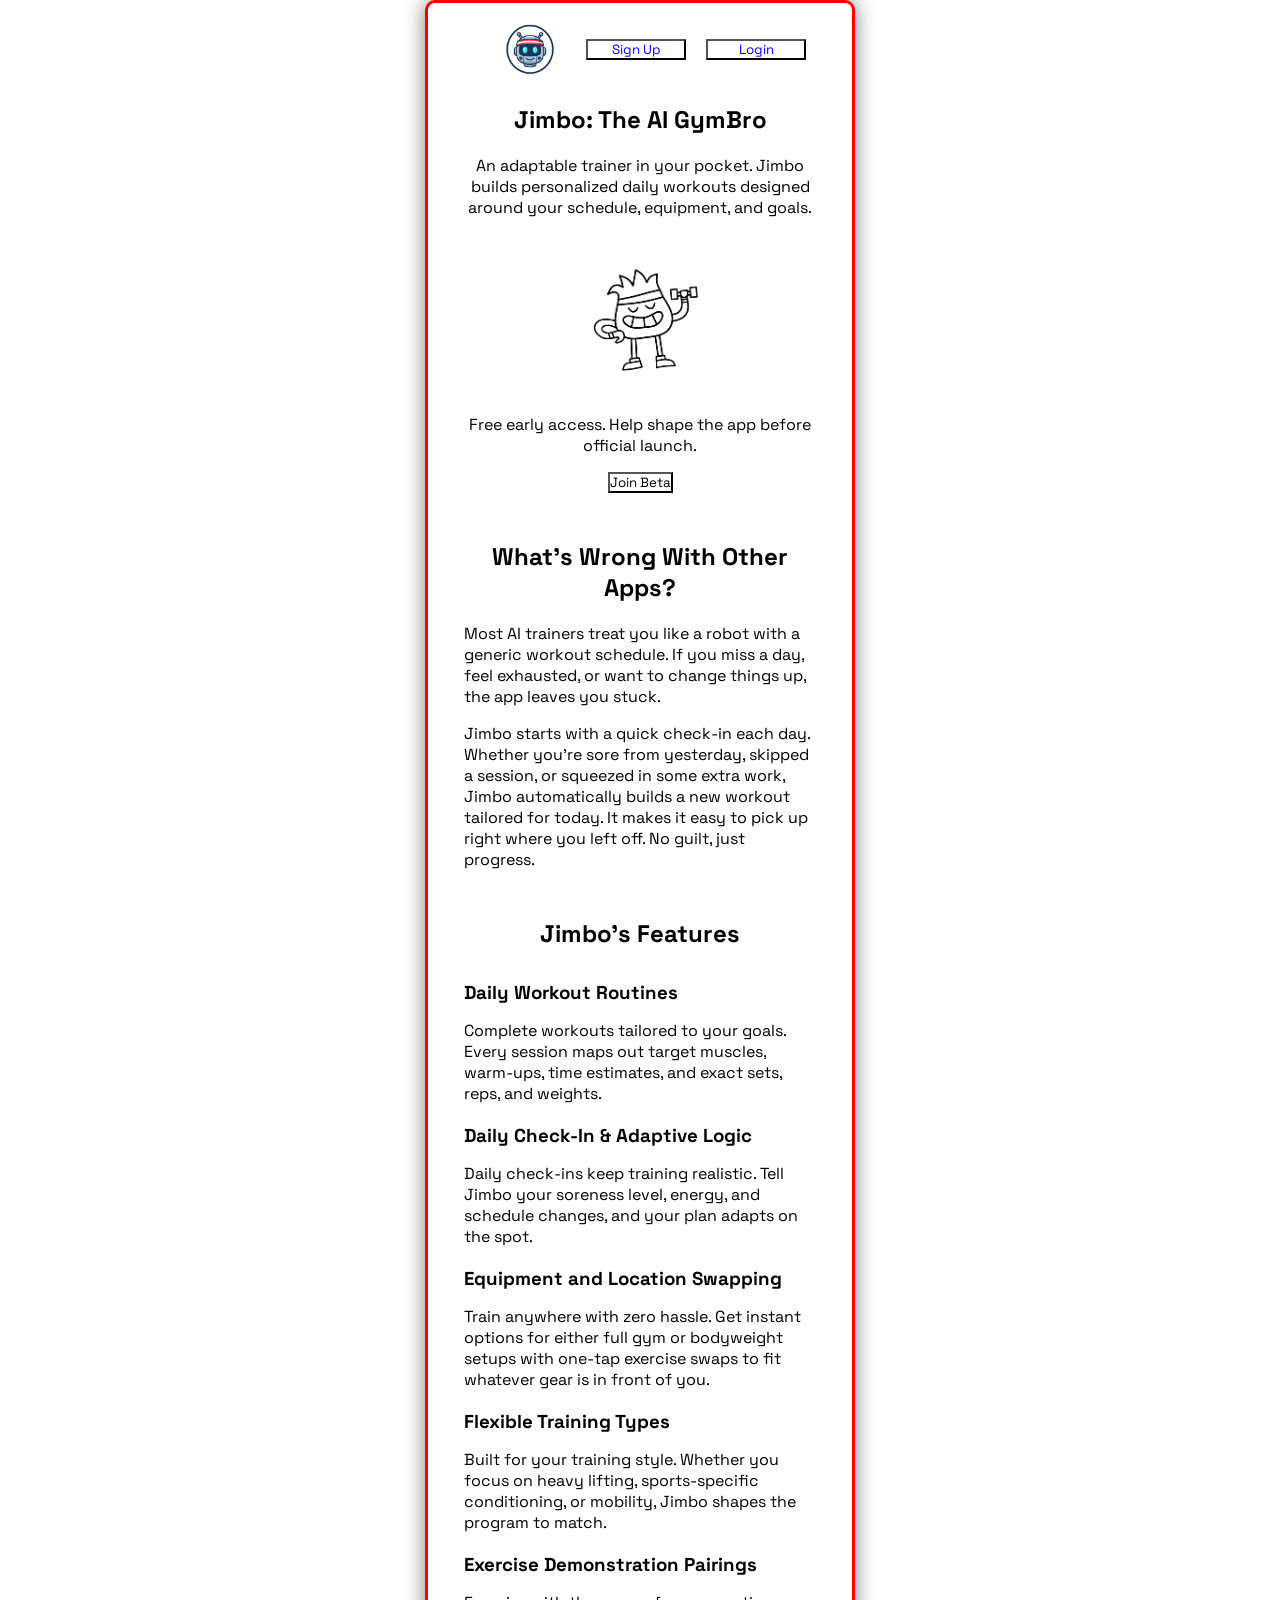
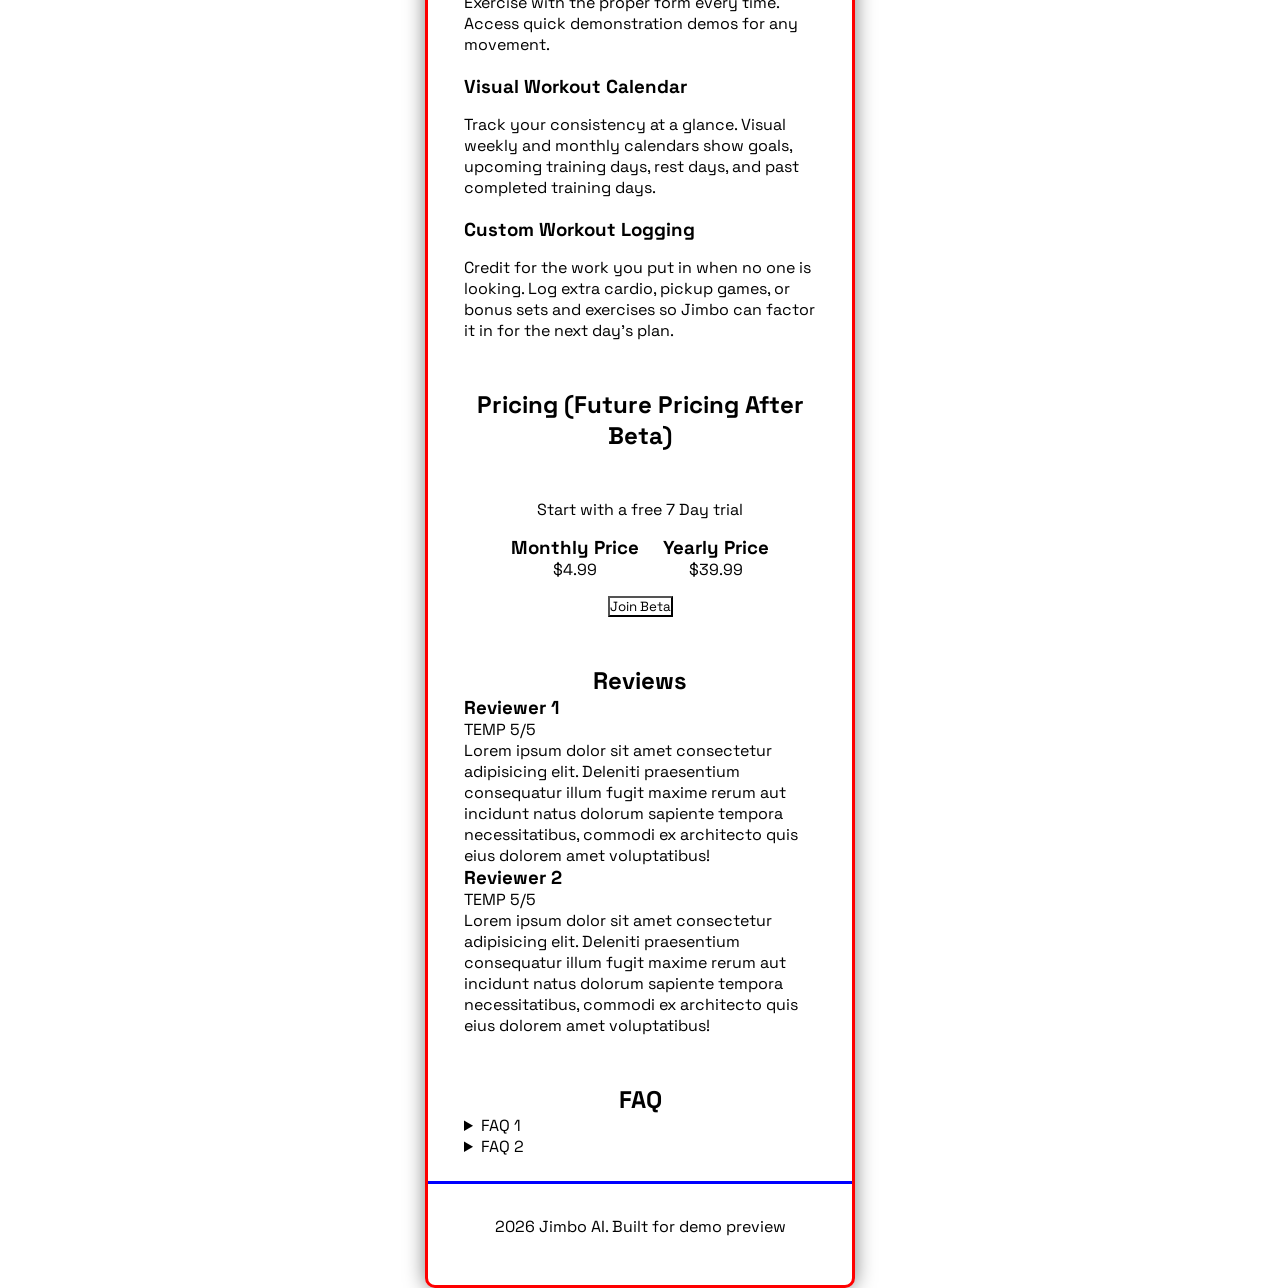
==== commit 82c565d0: "Fix minor typos and additions The footer was slightly modified and a top border was added, and typos" ====
--- a/index.html
+++ b/index.html
@@ -194,7 +194,7 @@
                </main>
 
                <footer>
-                    <p class="footer">FOOTER ITEMS GO HERE</p>
+                    <p class="footer">2026 Jimbo AI. Built for demo preview</p>
                </footer>
           </div>
      </body>
--- a/css/styles.css
+++ b/css/styles.css
@@ -22,7 +22,7 @@
   border: 3px solid red;
   border-radius: 10px;
   padding: 1rem;
-  overflow-x: hidden; /* Prevents child element from breaking the box*/
+  overflow-x: hidden; /* Prevents child element from breaking the box */
 }
 
 
@@ -83,10 +83,22 @@
      /* border: 3px solid red; */
      display: flex;
      flex-direction: row;
-     justify-content: space-between;
+     justify-content: center;
      width: 100%;
      align-items: center;
      padding-inline: 1.25rem;
+     flex-wrap: wrap;
+     
+}
+
+header {
+     /* border: 3px solid black; */
+     display: flex;
+     justify-content: center;
+}
+
+header img {
+     align-self: center;
 }
 
 .logo {
@@ -95,8 +107,11 @@
 }
 
 .signup-login {
-     display: flex;
-     gap: 1.25rem;
+     /* border: 3px solid blue; */
+     display: flex;
+     gap: 1.25rem;
+     flex-wrap: wrap;
+     justify-content: center;
 }
 
 .signup-login button {
@@ -230,8 +245,14 @@
      margin-top: 1rem;
 }
 
+footer {
+     border-top: 3px solid blue;
+     margin-left: -20px;
+     margin-right: -20px;
+}
+
 .footer {
-     border: 3px solid blue;
+     /* border: 3px solid blue; */
      display: flex;
      justify-content: center;
      padding: 2rem 0;
